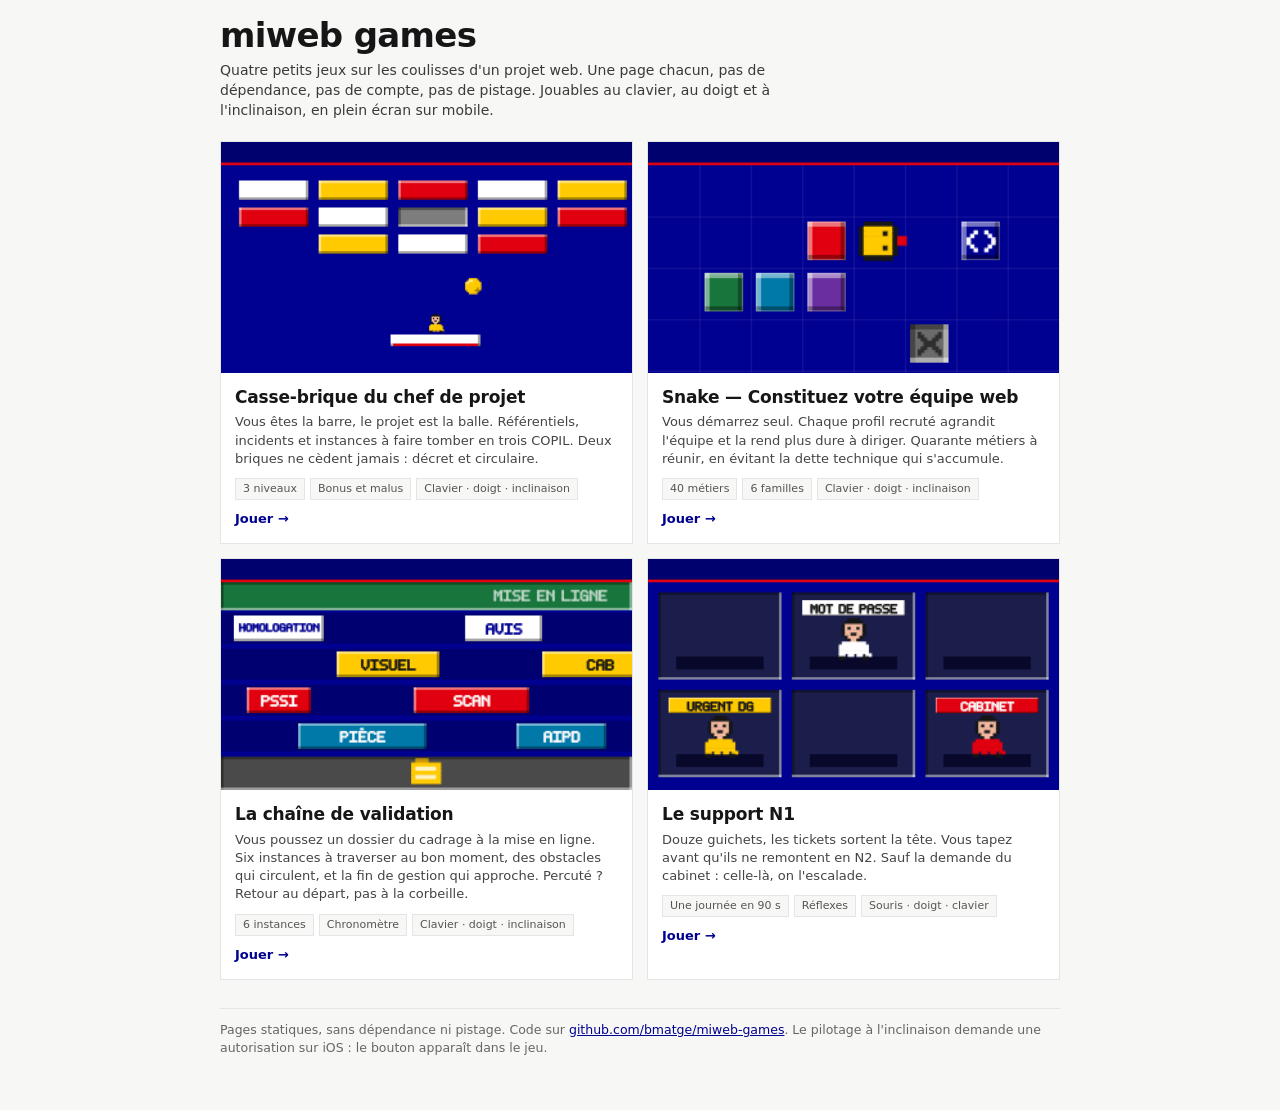
==== index.html @ 7b49c93d "feat: deux jeux de plus, la chaine de validation et le support N1 Validation (frogger) : un dossier " ====
<!DOCTYPE html>
<html lang="fr">
<head>
<meta charset="utf-8">
<meta name="viewport" content="width=device-width, initial-scale=1, viewport-fit=cover">
<title>miweb games — petits jeux du web</title>
<meta name="description" content="Petits jeux web autonomes sur les coulisses d'un projet numérique : casse-brique du chef de projet, snake des métiers du web, chaîne de validation, support N1.">
<style>
  /* L'accueil garde une mise en page claire, institutionnelle ; les jeux, eux,
     chargent assets/arcade.css (salle sombre). Rien de partage entre les deux. */
  :root{
    --bleu:#000091;
    --gris:#E5E5E5;
    --encre:#161616;
    --papier:#F7F7F5;
  }
  *{box-sizing:border-box}
  html,body{margin:0;padding:0}
  body{
    background:var(--papier);color:var(--encre);
    font-family:"Marianne","Inter","Segoe UI",system-ui,-apple-system,sans-serif;
    line-height:1.45;padding:18px 14px 40px;
  }
  .wrap{max-width:840px;margin:0 auto}
  h1{font-size:clamp(22px,5.4vw,34px);line-height:1.05;letter-spacing:-0.02em;font-weight:800;margin:0 0 6px}
  .chapo{margin:0 0 16px;font-size:14px;max-width:62ch;color:#3a3a3a}
  .grille{
    display:grid;gap:14px;margin-top:20px;
    grid-template-columns:repeat(auto-fill,minmax(272px,1fr));
  }
  .card{
    display:flex;flex-direction:column;
    background:#fff;border:1px solid var(--gris);
    color:inherit;text-decoration:none;
    transition:border-color .12s, transform .12s;
  }
  .card:hover,.card:focus-visible{border-color:var(--bleu);transform:translateY(-2px)}
  .card:focus-visible{outline:3px solid var(--bleu);outline-offset:2px}
  .vignette{aspect-ratio:16/9;width:100%;display:block;background:var(--bleu)}
  .card-corps{padding:12px 14px 14px}
  .card h2{font-size:17px;margin:0 0 4px;font-weight:700;letter-spacing:-0.01em}
  .card p{margin:0 0 10px;font-size:13px;color:#444;line-height:1.4}
  .tags{display:flex;flex-wrap:wrap;gap:5px}
  .tag{font-size:11px;padding:2px 7px;border:1px solid var(--gris);background:var(--papier);color:#555}
  .jouer{
    margin-top:10px;display:inline-block;font-size:13px;font-weight:700;color:var(--bleu);
  }
  .card:hover .jouer{text-decoration:underline}
  .pied{margin-top:28px;font-size:12.5px;color:#666;border-top:1px solid var(--gris);padding-top:12px}
  .pied a{color:var(--bleu)}
</style>
</head>
<body>
<div class="wrap">
  <h1>miweb games</h1>
  <p class="chapo">Quatre petits jeux sur les coulisses d'un projet web. Une page chacun, pas de dépendance, pas de compte, pas de pistage. Jouables au clavier, au doigt et à l'inclinaison, en plein écran sur mobile.</p>

  <div class="grille">

    <a class="card" href="casse-brique/">
      <canvas class="vignette" id="vig-casse" width="320" height="180" role="img" aria-label="Aperçu : un mur de briques colorées et une barre en bas"></canvas>
      <div class="card-corps">
        <h2>Casse-brique du chef de projet</h2>
        <p>Vous êtes la barre, le projet est la balle. Référentiels, incidents et instances à faire tomber en trois COPIL. Deux briques ne cèdent jamais : décret et circulaire.</p>
        <div class="tags">
          <span class="tag">3 niveaux</span>
          <span class="tag">Bonus et malus</span>
          <span class="tag">Clavier · doigt · inclinaison</span>
        </div>
        <span class="jouer">Jouer →</span>
      </div>
    </a>

    <a class="card" href="snake/">
      <canvas class="vignette" id="vig-snake" width="320" height="180" role="img" aria-label="Aperçu : un serpent composé de carrés colorés se dirigeant vers un profil à recruter"></canvas>
      <div class="card-corps">
        <h2>Snake — Constituez votre équipe web</h2>
        <p>Vous démarrez seul. Chaque profil recruté agrandit l'équipe et la rend plus dure à diriger. Quarante métiers à réunir, en évitant la dette technique qui s'accumule.</p>
        <div class="tags">
          <span class="tag">40 métiers</span>
          <span class="tag">6 familles</span>
          <span class="tag">Clavier · doigt · inclinaison</span>
        </div>
        <span class="jouer">Jouer →</span>
      </div>
    </a>

    <a class="card" href="validation/">
      <canvas class="vignette" id="vig-validation" width="320" height="180" role="img" aria-label="Aperçu : des voies horizontales avec des obstacles colorés, un dossier jaune qui les traverse"></canvas>
      <div class="card-corps">
        <h2>La chaîne de validation</h2>
        <p>Vous poussez un dossier du cadrage à la mise en ligne. Six instances à traverser au bon moment, des obstacles qui circulent, et la fin de gestion qui approche. Percuté ? Retour au départ, pas à la corbeille.</p>
        <div class="tags">
          <span class="tag">6 instances</span>
          <span class="tag">Chronomètre</span>
          <span class="tag">Clavier · doigt · inclinaison</span>
        </div>
        <span class="jouer">Jouer →</span>
      </div>
    </a>

    <a class="card" href="support/">
      <canvas class="vignette" id="vig-support" width="320" height="180" role="img" aria-label="Aperçu : une grille de guichets d'où sortent des personnages avec une étiquette"></canvas>
      <div class="card-corps">
        <h2>Le support N1</h2>
        <p>Douze guichets, les tickets sortent la tête. Vous tapez avant qu'ils ne remontent en N2. Sauf la demande du cabinet : celle-là, on l'escalade.</p>
        <div class="tags">
          <span class="tag">Une journée en 90 s</span>
          <span class="tag">Réflexes</span>
          <span class="tag">Souris · doigt · clavier</span>
        </div>
        <span class="jouer">Jouer →</span>
      </div>
    </a>

  </div>

  <p class="pied">
    Pages statiques, sans dépendance ni pistage. Code sur
    <a href="https://github.com/bmatge/miweb-games">github.com/bmatge/miweb-games</a>.
    Le pilotage à l'inclinaison demande une autorisation sur iOS : le bouton apparaît dans le jeu.
  </p>
</div>
<script src="assets/arcade.js?v=5"></script>
<script>
// Vignettes dessinees avec les sprites des jeux eux-memes (Arcade.pix) : ce
// que montre la card est exactement ce que rend le plateau.
(() => {
  const P = Arcade.pix;
  const dpr = window.devicePixelRatio || 1;
  function toile(id){
    const cv = document.getElementById(id), W = 320, H = 180;
    cv.width = W * dpr; cv.height = H * dpr;
    const ctx = cv.getContext("2d");
    ctx.scale(dpr, dpr);
    ctx.fillStyle = "#000091"; ctx.fillRect(0, 0, W, H);
    ctx.fillStyle = "#00006e"; ctx.fillRect(0, 0, W, 16);
    ctx.fillStyle = "#E1000F"; ctx.fillRect(0, 16, W, 2);
    return ctx;
  }
  // casse-brique
  let c = toile("vig-casse");
  const T = {n:"#ffffff", t:"#E1000F", p:"#FFCA00", s:"#7d7d7d"};
  [["n","p","t","n","p"],["t","n","s","p","t"],["","p","n","t",""]].forEach((l, r) =>
    l.forEach((k, i) => { if(k) P.biseau(c, 14 + i * 62, 30 + r * 21, 54, 15, 2, T[k], k === "s"); }));
  P.balle(c, 196, 112, 6);
  P.biseau(c, 132, 150, 70, 9, 2, "#ffffff");
  c.fillStyle = "#E1000F"; c.fillRect(134, 157, 66, 2);
  P.agent(c, 160, 134, 14, "#FFCA00");
  // snake
  c = toile("vig-snake");
  c.strokeStyle = "rgba(255,255,255,.08)"; c.lineWidth = 1;
  for(let x = 40; x < 320; x += 40){ c.beginPath(); c.moveTo(x + .5, 18); c.lineTo(x + .5, 180); c.stroke(); }
  for(let y = 58; y < 180; y += 40){ c.beginPath(); c.moveTo(0, y + .5); c.lineTo(320, y + .5); c.stroke(); }
  [[44,102,"#18753C"],[84,102,"#0078a8"],[124,102,"#6a2ea0"],[124,62,"#E1000F"]].forEach(([x, y, f]) => {
    P.biseau(c, x, y, 30, 30, 4, f);
    c.strokeStyle = "rgba(255,255,255,.28)"; c.strokeRect(x + .5, y + .5, 29, 29);
  });
  P.tete(c, 164, 62, 30, {x:1, y:0}, true);
  P.biseau(c, 244, 62, 30, 30, 4, "#000091");
  c.strokeStyle = "rgba(255,255,255,.28)"; c.strokeRect(244.5, 62.5, 29, 29);
  P.picto(c, "tech", 248, 66, 22, "#ffffff");
  P.biseau(c, 204, 142, 30, 30, 4, "#6b6b6b", true);
  P.picto(c, "dette", 210, 148, 18, "#2e2e2e");
  // validation
  c = toile("vig-validation");
  P.biseau(c, 0, 18, 320, 22, 2, "#18753C", true);
  P.texte(c, "MISE EN LIGNE", 300, 24, 1.2, "rgba(255,255,255,.6)", "right");
  [[40,"#ffffff","#000091",[[10,70,"HOMOLOGATION"],[190,60,"AVIS"]]],
   [68,"#FFCA00","#161616",[[90,80,"VISUEL"],[250,90,"CAB"]]],
   [96,"#E1000F","#ffffff",[[20,50,"PSSI"],[150,90,"SCAN"]]],
   [124,"#0078a8","#ffffff",[[60,100,"PIÈCE"],[230,70,"AIPD"]]]].forEach(([y, f, t, obs]) => {
    c.fillStyle = "rgba(0,0,0,.22)"; c.fillRect(0, y + 2, 320, 24);
    obs.forEach(([x, w, l]) => { P.biseau(c, x, y + 4, w, 20, 2, f); P.texteAjuste(c, l, x + w / 2, y + 10, w - 8, 1.2, t, "center"); });
  });
  P.biseau(c, 0, 154, 320, 26, 2, "#4a4a4a", true);
  P.grille(c, ["........",".TTT....","FFFFFFF.","FBBBBBF.","FFFFFFF.","FBBBBBF.","FFFFFFF.","........"], 148, 152, 26, {T:"#c9950c",F:"#FFCA00",B:"#fff3c4"});
  // support
  c = toile("vig-support");
  for(let i = 0; i < 6; i++){
    const x = 8 + (i % 3) * 104, y = 26 + Math.floor(i / 3) * 76;
    P.biseau(c, x, y, 96, 68, 2, "#1b1e4a", true);
    c.fillStyle = "#08082a"; c.fillRect(x + 14, y + 50, 68, 10);
  }
  const tk = (i, chemise, label) => {
    const x = 8 + (i % 3) * 104, y = 26 + Math.floor(i / 3) * 76;
    P.agent(c, x + 48 - 16, y + 20, 32, chemise);
    P.biseau(c, x + 8, y + 6, 80, 12, 1, chemise);
    P.texteAjuste(c, label, x + 48, y + 9, 72, 1, chemise === "#E1000F" ? "#ffffff" : "#161616", "center");
  };
  tk(1, "#ffffff", "MOT DE PASSE"); tk(3, "#FFCA00", "URGENT DG"); tk(5, "#E1000F", "CABINET");
})();
</script>
</body>
</html>
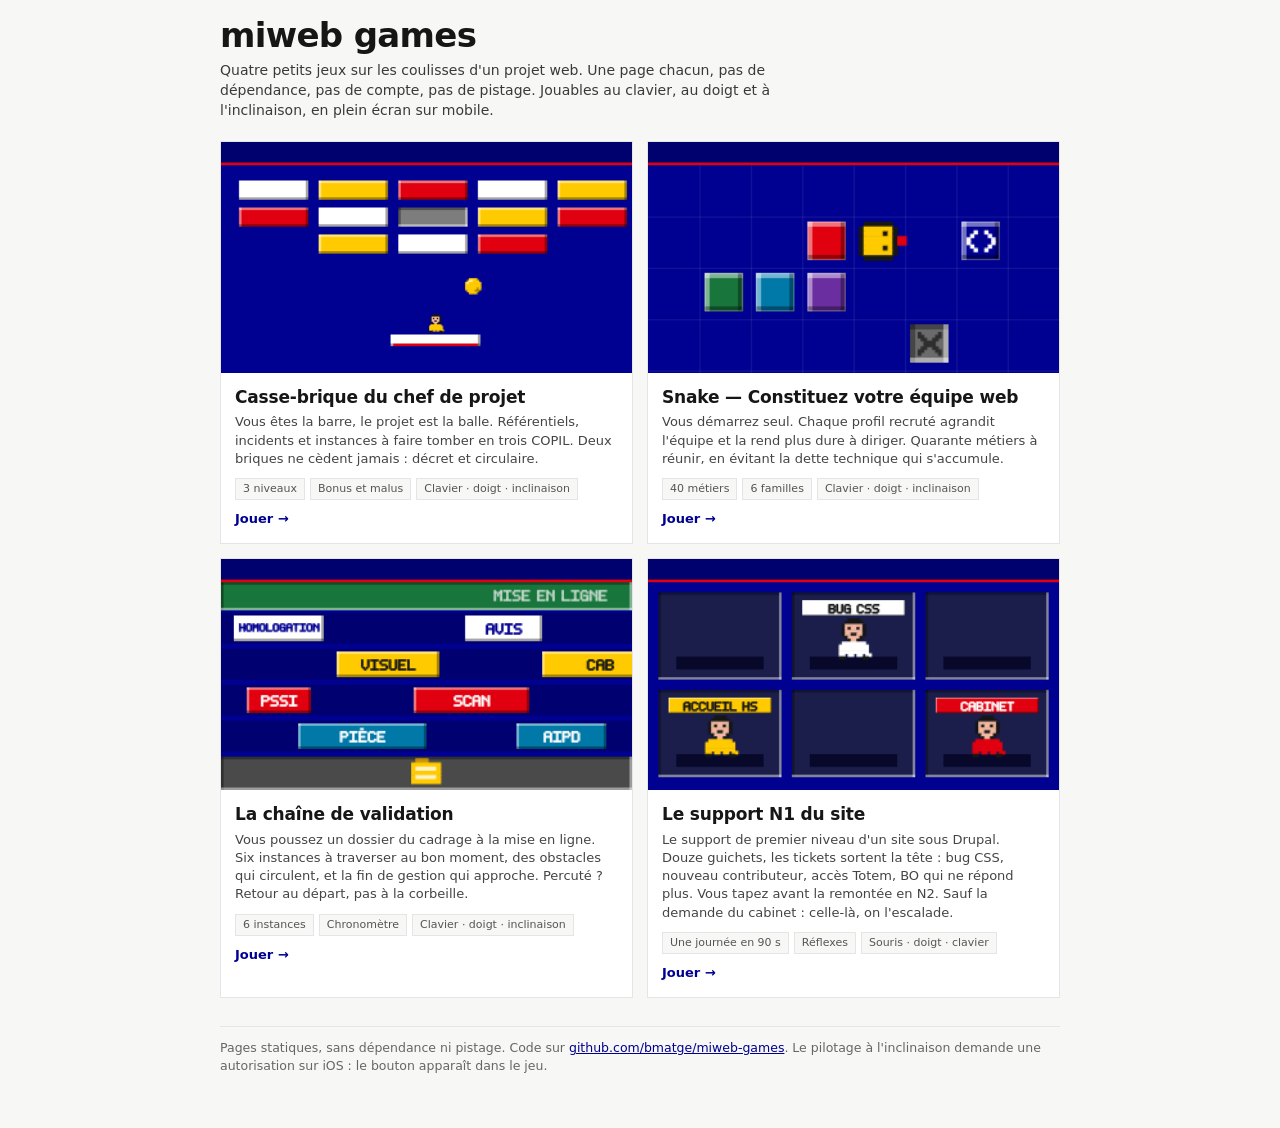
==== commit 54378d48: "feat: dix instances dans la chaine de validation, support N1 oriente Drupal Validation : canvas 960x" ====
--- a/index.html
+++ b/index.html
@@ -102,8 +102,8 @@
     <a class="card" href="support/">
       <canvas class="vignette" id="vig-support" width="320" height="180" role="img" aria-label="Aperçu : une grille de guichets d'où sortent des personnages avec une étiquette"></canvas>
       <div class="card-corps">
-        <h2>Le support N1</h2>
-        <p>Douze guichets, les tickets sortent la tête. Vous tapez avant qu'ils ne remontent en N2. Sauf la demande du cabinet : celle-là, on l'escalade.</p>
+        <h2>Le support N1 du site</h2>
+        <p>Le support de premier niveau d'un site sous Drupal. Douze guichets, les tickets sortent la tête : bug CSS, nouveau contributeur, accès Totem, BO qui ne répond plus. Vous tapez avant la remontée en N2. Sauf la demande du cabinet : celle-là, on l'escalade.</p>
         <div class="tags">
           <span class="tag">Une journée en 90 s</span>
           <span class="tag">Réflexes</span>
@@ -188,7 +188,7 @@
     P.biseau(c, x + 8, y + 6, 80, 12, 1, chemise);
     P.texteAjuste(c, label, x + 48, y + 9, 72, 1, chemise === "#E1000F" ? "#ffffff" : "#161616", "center");
   };
-  tk(1, "#ffffff", "MOT DE PASSE"); tk(3, "#FFCA00", "URGENT DG"); tk(5, "#E1000F", "CABINET");
+  tk(1, "#ffffff", "BUG CSS"); tk(3, "#FFCA00", "ACCUEIL HS"); tk(5, "#E1000F", "CABINET");
 })();
 </script>
 </body>
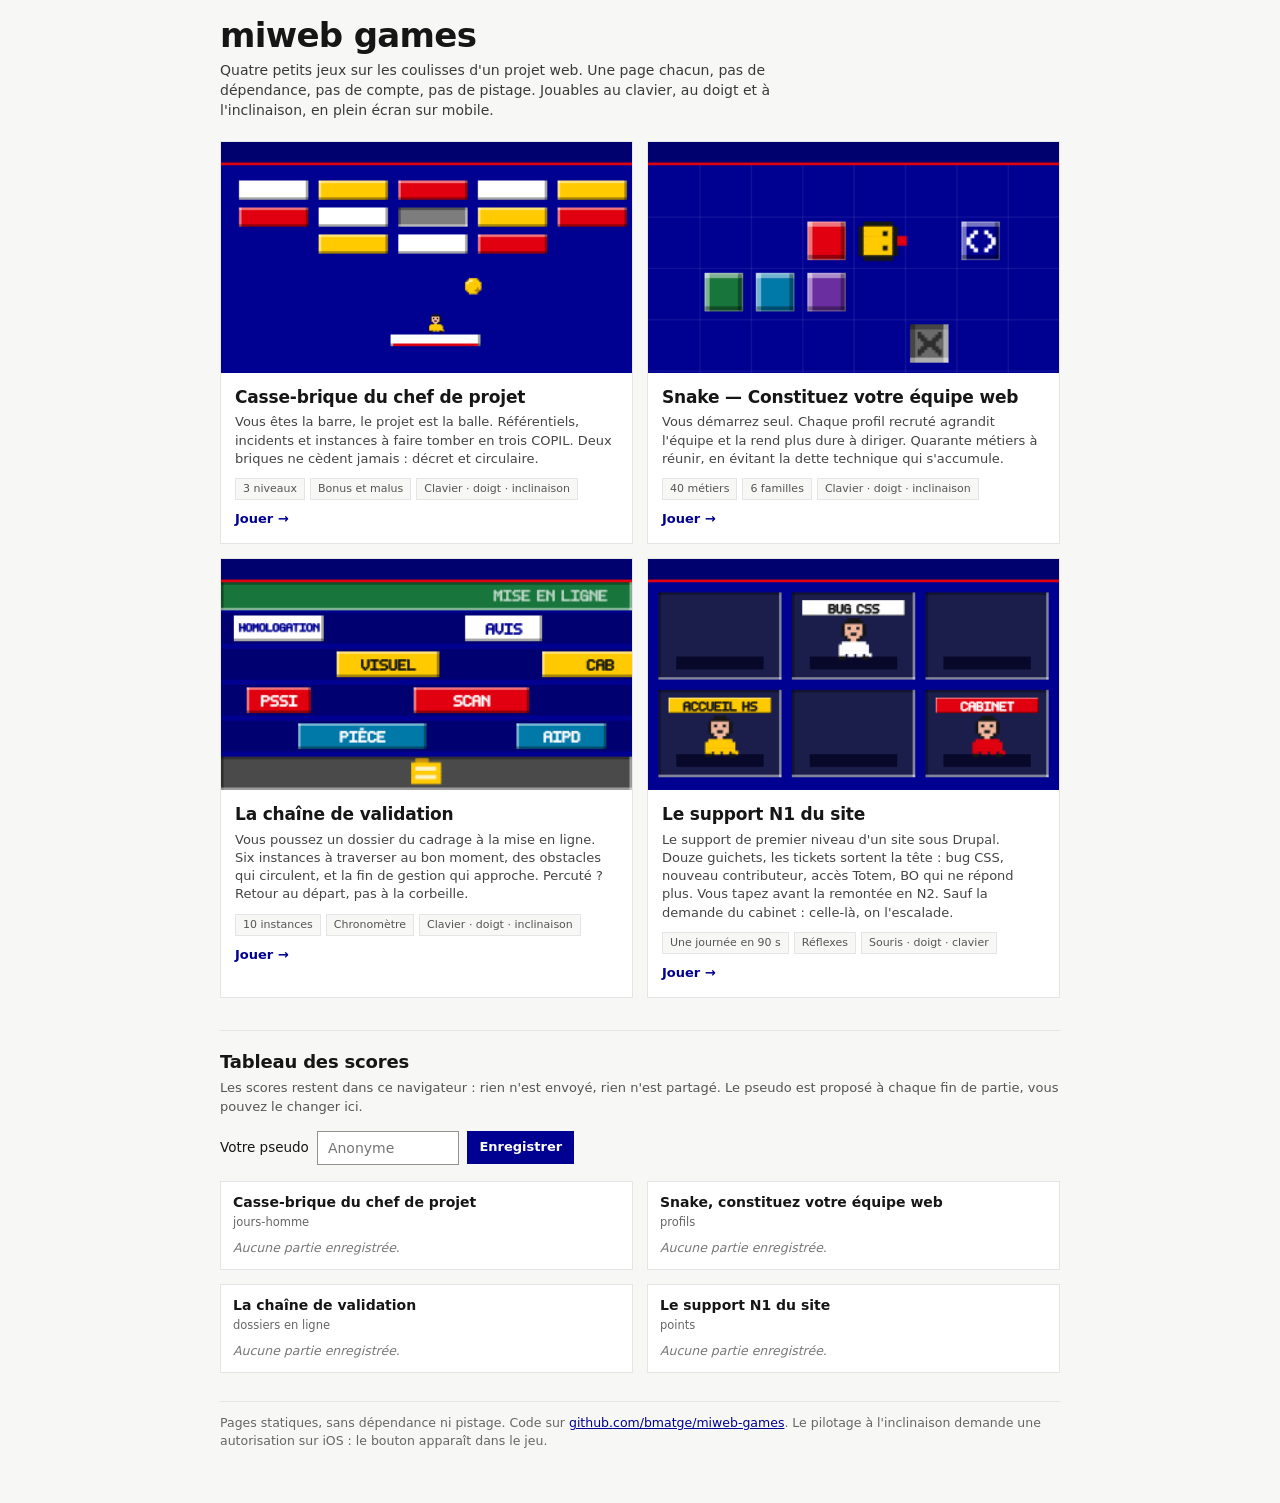
==== commit 0da96da8: "feat: paliers dans les quatre jeux et tableau des scores local avec pseudo Casse-brique : cycles de " ====
--- a/index.html
+++ b/index.html
@@ -46,6 +46,30 @@
     margin-top:10px;display:inline-block;font-size:13px;font-weight:700;color:var(--bleu);
   }
   .card:hover .jouer{text-decoration:underline}
+  .scores-section{margin-top:32px;border-top:1px solid var(--gris);padding-top:18px}
+  .scores-section h2{font-size:18px;margin:0 0 4px;letter-spacing:-0.01em}
+  .scores-section .note{margin:0 0 14px;font-size:13px;color:#555}
+  .pseudo{display:flex;flex-wrap:wrap;align-items:center;gap:8px;margin-bottom:16px;font-size:13.5px}
+  .pseudo input{
+    font:inherit;font-size:14px;padding:6px 10px;border:1px solid #929292;background:#fff;
+    width:16ch;
+  }
+  .pseudo input:focus{outline:2px solid var(--bleu);outline-offset:1px}
+  .pseudo button{
+    font:inherit;font-size:13px;font-weight:700;padding:7px 12px;border:0;
+    background:var(--bleu);color:#fff;cursor:pointer;
+  }
+  .pseudo .ok{font-size:12.5px;color:#18753C}
+  .tableaux{display:grid;gap:14px;grid-template-columns:repeat(auto-fill,minmax(272px,1fr))}
+  .tableaux .bloc{background:#fff;border:1px solid var(--gris);padding:10px 12px 12px}
+  .tableaux h3{font-size:14px;margin:0 0 2px}
+  .tableaux .unite{font-size:11.5px;color:#666;margin:0 0 8px}
+  .tableaux table{border-collapse:collapse;width:100%;font-size:12.5px;font-variant-numeric:tabular-nums}
+  .tableaux td{padding:3px 4px;border-top:1px solid #eee;white-space:nowrap;overflow:hidden;text-overflow:ellipsis;max-width:14ch}
+  .tableaux td:first-child{color:#888;width:2ch}
+  .tableaux td.score{text-align:right;font-weight:700;color:var(--bleu)}
+  .tableaux td:last-child{color:#777;font-size:11.5px;text-align:right;white-space:normal}
+  .tableaux .vide{font-size:12.5px;color:#777;font-style:italic;margin:0}
   .pied{margin-top:28px;font-size:12.5px;color:#666;border-top:1px solid var(--gris);padding-top:12px}
   .pied a{color:var(--bleu)}
 </style>
@@ -91,7 +115,7 @@
         <h2>La chaîne de validation</h2>
         <p>Vous poussez un dossier du cadrage à la mise en ligne. Six instances à traverser au bon moment, des obstacles qui circulent, et la fin de gestion qui approche. Percuté ? Retour au départ, pas à la corbeille.</p>
         <div class="tags">
-          <span class="tag">6 instances</span>
+          <span class="tag">10 instances</span>
           <span class="tag">Chronomètre</span>
           <span class="tag">Clavier · doigt · inclinaison</span>
         </div>
@@ -114,6 +138,18 @@
     </a>
 
   </div>
+
+  <section class="scores-section" aria-labelledby="scores-titre">
+    <h2 id="scores-titre">Tableau des scores</h2>
+    <p class="note">Les scores restent dans ce navigateur : rien n'est envoyé, rien n'est partagé. Le pseudo est proposé à chaque fin de partie, vous pouvez le changer ici.</p>
+    <form class="pseudo" id="form-pseudo">
+      <label for="pseudo">Votre pseudo</label>
+      <input id="pseudo" maxlength="14" autocomplete="nickname" placeholder="Anonyme">
+      <button type="submit">Enregistrer</button>
+      <span class="ok" id="pseudo-ok" hidden>Enregistré.</span>
+    </form>
+    <div class="tableaux" id="tableaux"></div>
+  </section>
 
   <p class="pied">
     Pages statiques, sans dépendance ni pistage. Code sur
@@ -189,6 +225,43 @@
     P.texteAjuste(c, label, x + 48, y + 9, 72, 1, chemise === "#E1000F" ? "#ffffff" : "#161616", "center");
   };
   tk(1, "#ffffff", "BUG CSS"); tk(3, "#FFCA00", "ACCUEIL HS"); tk(5, "#E1000F", "CABINET");
+
+  // Tableau des scores et pseudo, lus dans le localStorage de ce navigateur.
+  const inp = document.getElementById("pseudo"), ok = document.getElementById("pseudo-ok");
+  inp.value = Arcade.scores.pseudo();
+  document.getElementById("form-pseudo").addEventListener("submit", e => {
+    e.preventDefault();
+    inp.value = Arcade.scores.pseudo(inp.value);
+    ok.hidden = false;
+    setTimeout(() => { ok.hidden = true; }, 2000);
+  });
+  const conteneur = document.getElementById("tableaux");
+  Arcade.scores.JEUX.forEach(j => {
+    const l = Arcade.scores(j.cle).lire().slice(0, 5);
+    const bloc = document.createElement("div");
+    bloc.className = "bloc";
+    const h = document.createElement("h3"); h.textContent = j.nom;
+    const u = document.createElement("p"); u.className = "unite"; u.textContent = j.unite;
+    bloc.appendChild(h); bloc.appendChild(u);
+    if(!l.length){
+      const v = document.createElement("p"); v.className = "vide";
+      v.textContent = "Aucune partie enregistrée.";
+      bloc.appendChild(v);
+    } else {
+      const t = document.createElement("table");
+      l.forEach((e, i) => {
+        const tr = document.createElement("tr");
+        [String(i + 1), e.nom, String(e.score), e.detail].forEach((v, k) => {
+          const td = document.createElement("td"); td.textContent = v;
+          if(k === 2) td.className = "score";
+          tr.appendChild(td);
+        });
+        t.appendChild(tr);
+      });
+      bloc.appendChild(t);
+    }
+    conteneur.appendChild(bloc);
+  });
 })();
 </script>
 </body>
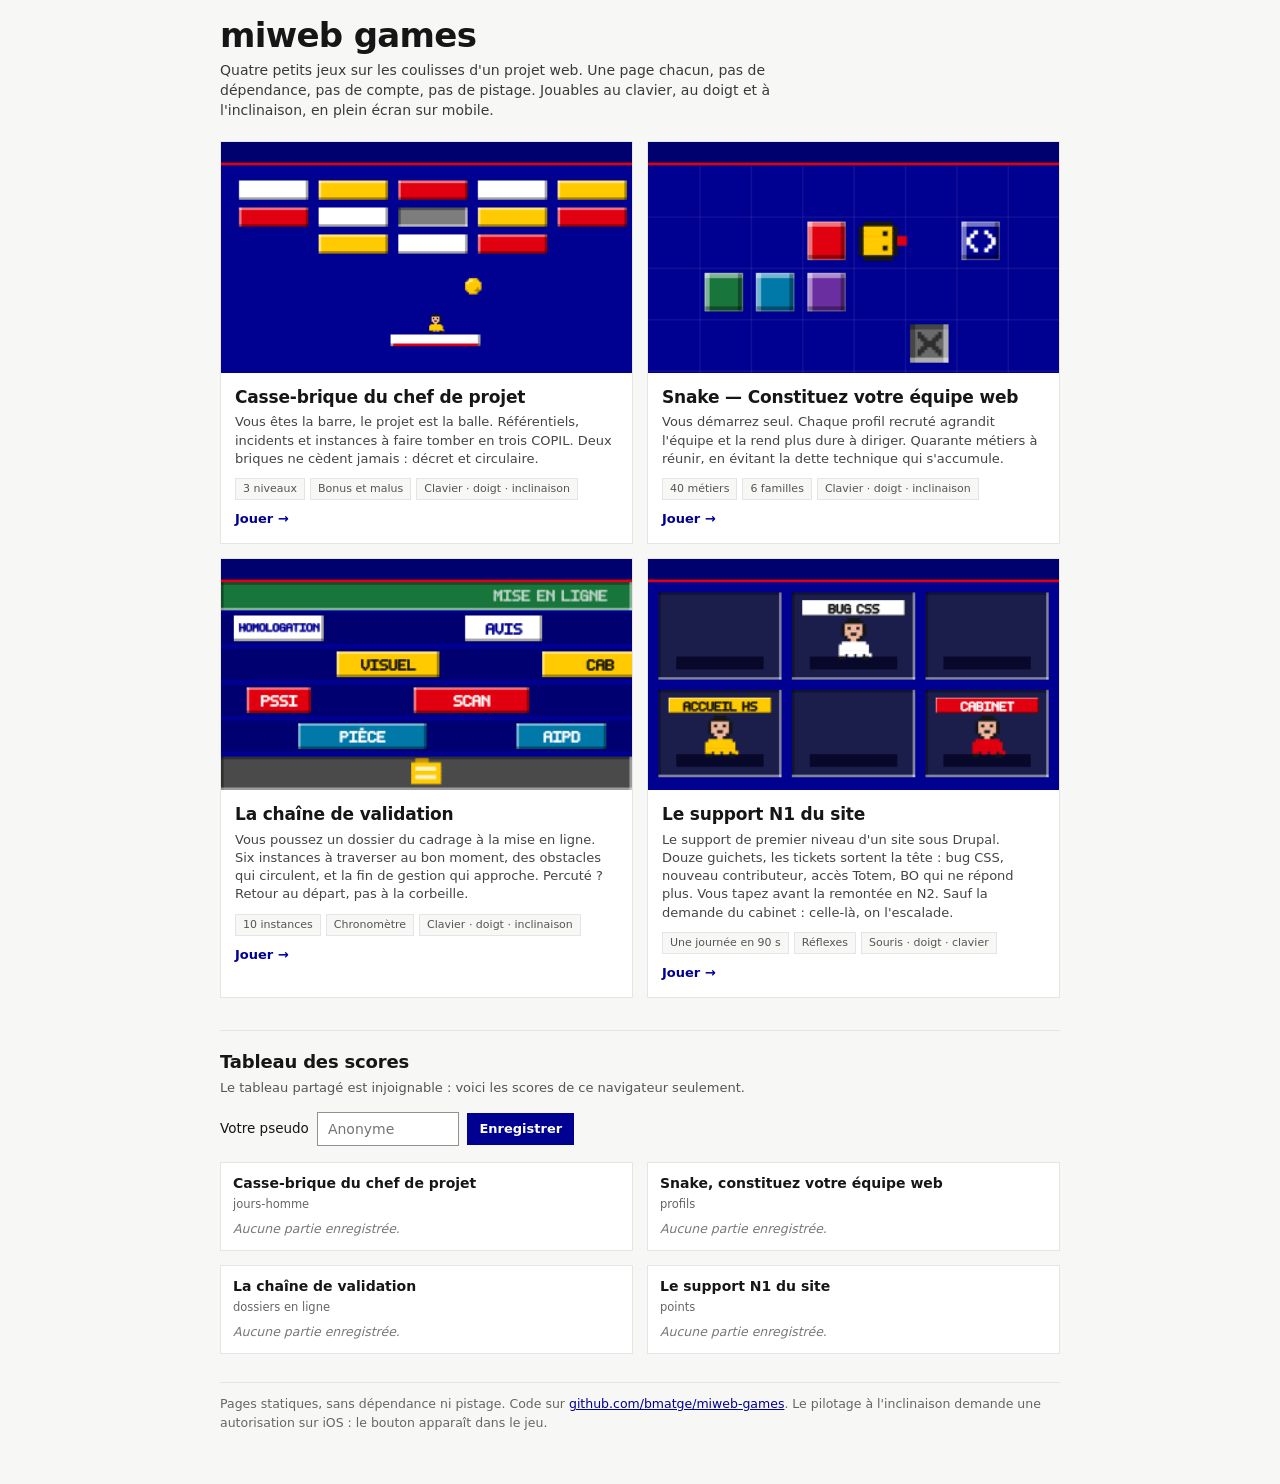
==== commit 16e8a83b: "feat: tableau des scores partage via une petite API Node et un volume api/server.js (module http, ze" ====
--- a/index.html
+++ b/index.html
@@ -141,7 +141,7 @@
 
   <section class="scores-section" aria-labelledby="scores-titre">
     <h2 id="scores-titre">Tableau des scores</h2>
-    <p class="note">Les scores restent dans ce navigateur : rien n'est envoyé, rien n'est partagé. Le pseudo est proposé à chaque fin de partie, vous pouvez le changer ici.</p>
+    <p class="note" id="scores-note">Le tableau est partagé entre tous les joueurs. Seuls le pseudo, le score et la date sont enregistrés. Le pseudo est proposé à chaque fin de partie, vous pouvez le changer ici.</p>
     <form class="pseudo" id="form-pseudo">
       <label for="pseudo">Votre pseudo</label>
       <input id="pseudo" maxlength="14" autocomplete="nickname" placeholder="Anonyme">
@@ -236,31 +236,35 @@
     setTimeout(() => { ok.hidden = true; }, 2000);
   });
   const conteneur = document.getElementById("tableaux");
-  Arcade.scores.JEUX.forEach(j => {
-    const l = Arcade.scores(j.cle).lire().slice(0, 5);
-    const bloc = document.createElement("div");
-    bloc.className = "bloc";
-    const h = document.createElement("h3"); h.textContent = j.nom;
-    const u = document.createElement("p"); u.className = "unite"; u.textContent = j.unite;
-    bloc.appendChild(h); bloc.appendChild(u);
-    if(!l.length){
-      const v = document.createElement("p"); v.className = "vide";
-      v.textContent = "Aucune partie enregistrée.";
-      bloc.appendChild(v);
-    } else {
-      const t = document.createElement("table");
-      l.forEach((e, i) => {
-        const tr = document.createElement("tr");
-        [String(i + 1), e.nom, String(e.score), e.detail].forEach((v, k) => {
-          const td = document.createElement("td"); td.textContent = v;
-          if(k === 2) td.className = "score";
-          tr.appendChild(td);
+  Arcade.scores.tous((tous, partage) => {
+    if(!partage) document.getElementById("scores-note").textContent =
+      "Le tableau partagé est injoignable : voici les scores de ce navigateur seulement.";
+    Arcade.scores.JEUX.forEach(j => {
+      const l = (tous[j.cle] || []).slice(0, 5);
+      const bloc = document.createElement("div");
+      bloc.className = "bloc";
+      const h = document.createElement("h3"); h.textContent = j.nom;
+      const u = document.createElement("p"); u.className = "unite"; u.textContent = j.unite;
+      bloc.appendChild(h); bloc.appendChild(u);
+      if(!l.length){
+        const v = document.createElement("p"); v.className = "vide";
+        v.textContent = "Aucune partie enregistrée.";
+        bloc.appendChild(v);
+      } else {
+        const t = document.createElement("table");
+        l.forEach((e, i) => {
+          const tr = document.createElement("tr");
+          [String(i + 1), e.nom, String(e.score), e.detail].forEach((v, k) => {
+            const td = document.createElement("td"); td.textContent = v;
+            if(k === 2) td.className = "score";
+            tr.appendChild(td);
+          });
+          t.appendChild(tr);
         });
-        t.appendChild(tr);
-      });
-      bloc.appendChild(t);
-    }
-    conteneur.appendChild(bloc);
+        bloc.appendChild(t);
+      }
+      conteneur.appendChild(bloc);
+    });
   });
 })();
 </script>
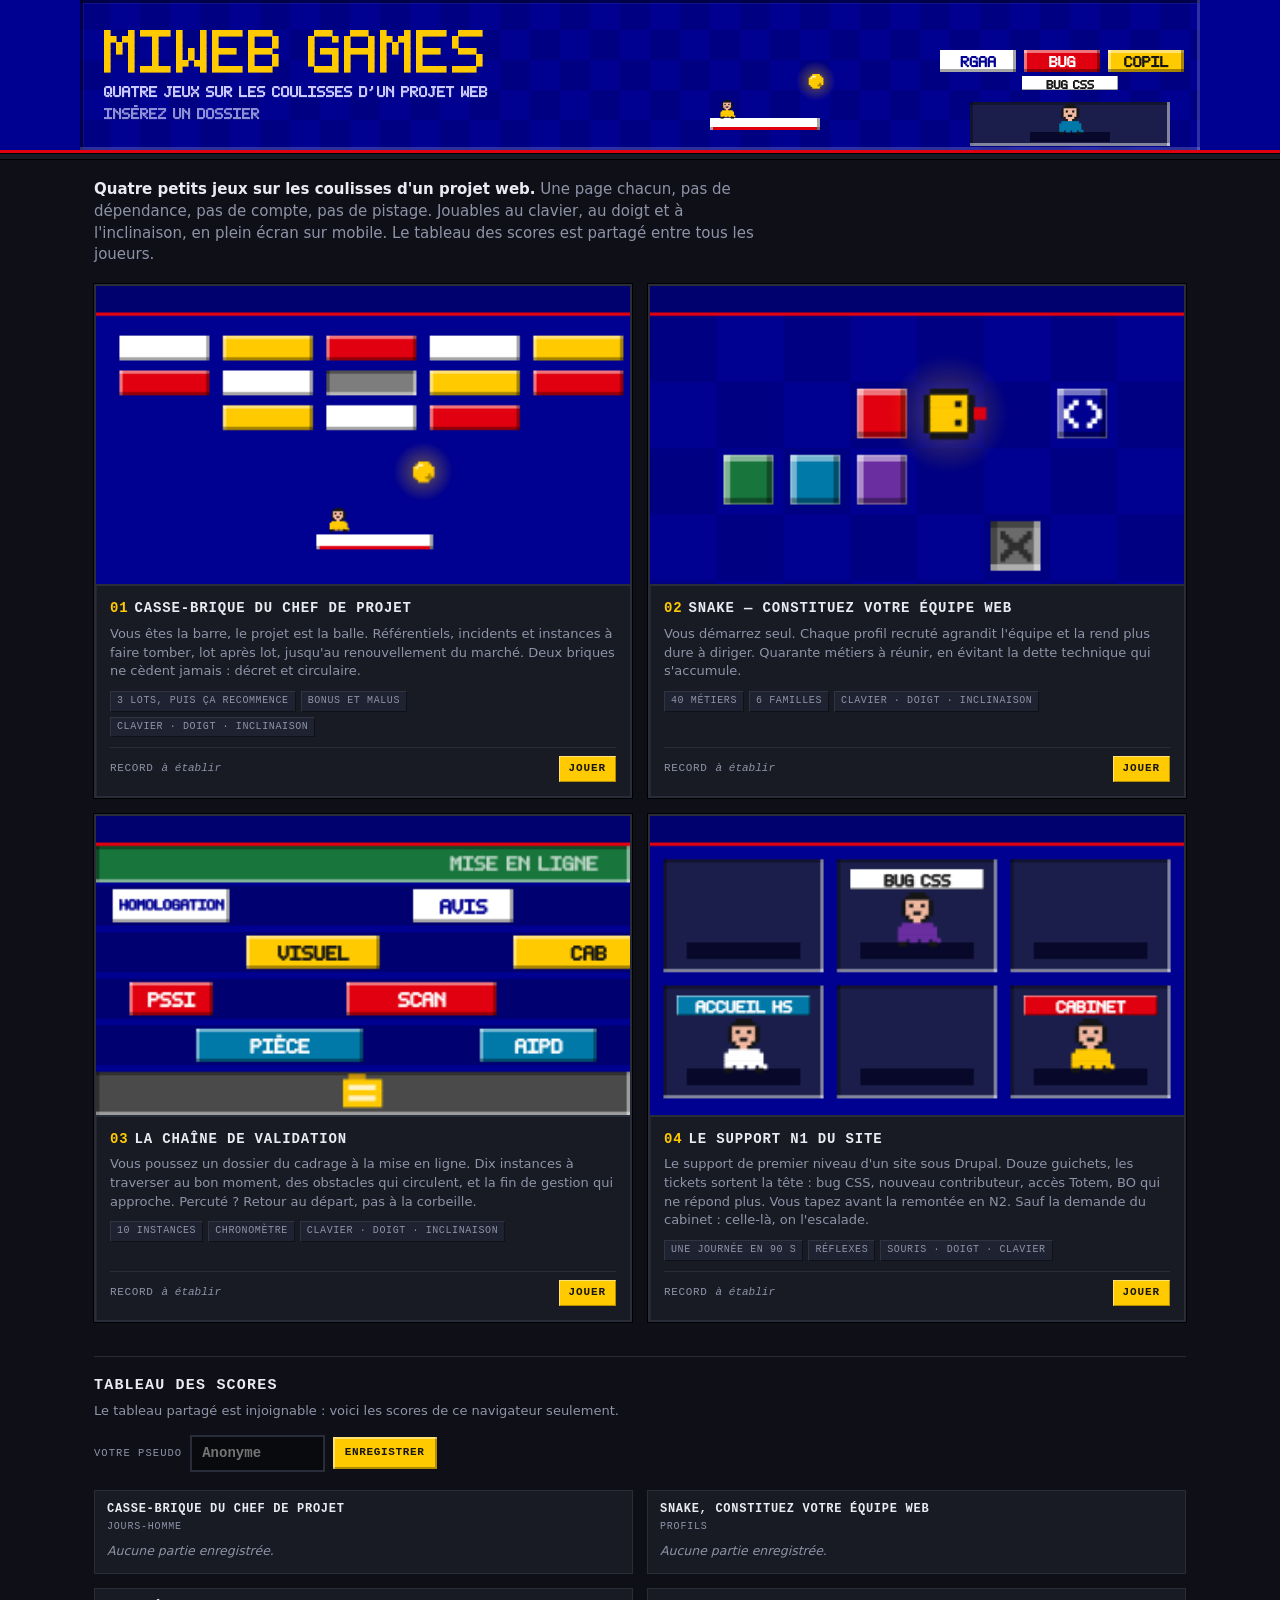
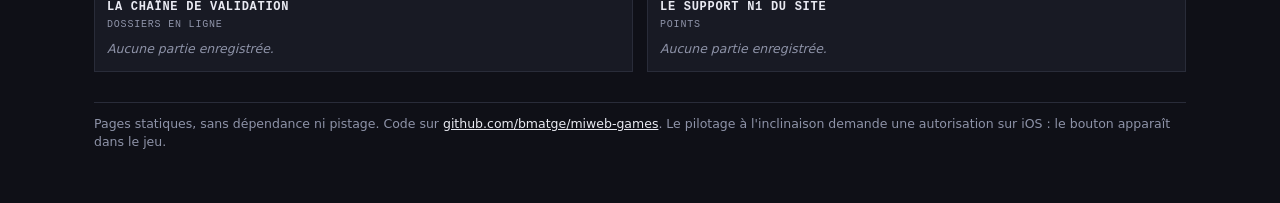
==== commit 3b8da410: "feat: accueil en salle d'arcade, enseigne animee et records sur les cards Enseigne au canvas : titre" ====
--- a/index.html
+++ b/index.html
@@ -5,135 +5,158 @@
 <meta name="viewport" content="width=device-width, initial-scale=1, viewport-fit=cover">
 <title>miweb games — petits jeux du web</title>
 <meta name="description" content="Petits jeux web autonomes sur les coulisses d'un projet numérique : casse-brique du chef de projet, snake des métiers du web, chaîne de validation, support N1.">
+<link rel="stylesheet" href="assets/arcade.css?v=5">
 <style>
-  /* L'accueil garde une mise en page claire, institutionnelle ; les jeux, eux,
-     chargent assets/arcade.css (salle sombre). Rien de partage entre les deux. */
-  :root{
-    --bleu:#000091;
-    --gris:#E5E5E5;
-    --encre:#161616;
-    --papier:#F7F7F5;
-  }
-  *{box-sizing:border-box}
-  html,body{margin:0;padding:0}
-  body{
-    background:var(--papier);color:var(--encre);
-    font-family:"Marianne","Inter","Segoe UI",system-ui,-apple-system,sans-serif;
-    line-height:1.45;padding:18px 14px 40px;
-  }
-  .wrap{max-width:840px;margin:0 auto}
-  h1{font-size:clamp(22px,5.4vw,34px);line-height:1.05;letter-spacing:-0.02em;font-weight:800;margin:0 0 6px}
-  .chapo{margin:0 0 16px;font-size:14px;max-width:62ch;color:#3a3a3a}
-  .grille{
-    display:grid;gap:14px;margin-top:20px;
-    grid-template-columns:repeat(auto-fill,minmax(272px,1fr));
-  }
+  /* L'accueil partage la salle d'arcade des jeux : memes jetons, meme
+     monospace. Ce qui est propre a la page tient ici. */
+  body{padding:0 0 40px}
+  .wrap{max-width:1120px;padding:0 14px}
+
+  /* --- enseigne : titre en police pixel et mode attente dessines au canvas --- */
+  .enseigne{
+    background:var(--jeu);border-bottom:3px solid var(--rouge);
+    box-shadow:0 0 0 1px #000,0 6px 0 var(--bloc),0 7px 0 #000;
+    margin-bottom:26px;
+  }
+  .enseigne canvas{display:block;width:100%;height:auto;max-width:1120px;margin:0 auto}
+
+  .chapo{margin:0 0 18px;max-width:70ch;font-size:15px}
+  .chapo strong{color:var(--encre)}
+
+  /* --- cards --- */
+  .grille{display:grid;gap:16px;grid-template-columns:repeat(auto-fill,minmax(min(100%,440px),1fr))}
   .card{
-    display:flex;flex-direction:column;
-    background:#fff;border:1px solid var(--gris);
-    color:inherit;text-decoration:none;
-    transition:border-color .12s, transform .12s;
-  }
-  .card:hover,.card:focus-visible{border-color:var(--bleu);transform:translateY(-2px)}
-  .card:focus-visible{outline:3px solid var(--bleu);outline-offset:2px}
-  .vignette{aspect-ratio:16/9;width:100%;display:block;background:var(--bleu)}
-  .card-corps{padding:12px 14px 14px}
-  .card h2{font-size:17px;margin:0 0 4px;font-weight:700;letter-spacing:-0.01em}
-  .card p{margin:0 0 10px;font-size:13px;color:#444;line-height:1.4}
-  .tags{display:flex;flex-wrap:wrap;gap:5px}
-  .tag{font-size:11px;padding:2px 7px;border:1px solid var(--gris);background:var(--papier);color:#555}
+    display:flex;flex-direction:column;color:inherit;text-decoration:none;
+    background:var(--bloc);border:2px solid var(--trait);
+    box-shadow:0 0 0 1px #000,inset 1px 1px 0 rgba(255,255,255,.05);
+    transition:transform .12s,border-color .12s;
+  }
+  .card:hover,.card:focus-visible{border-color:var(--accent);transform:translateY(-2px)}
+  .card:focus-visible{outline:2px solid var(--accent);outline-offset:3px}
+  .vignette{aspect-ratio:16/9;width:100%;display:block;background:var(--jeu);border-bottom:2px solid var(--trait)}
+  .card-corps{padding:12px 14px 14px;display:flex;flex-direction:column;flex:1}
+  .card h2{
+    font-family:var(--mono);font-size:14px;letter-spacing:.06em;text-transform:uppercase;
+    margin:0 0 6px;font-weight:800;color:var(--encre);
+  }
+  .card h2 .num{color:var(--accent);margin-right:6px}
+  .card p{margin:0 0 10px;font-size:13px;color:var(--sourd);line-height:1.45}
+  .tags{display:flex;flex-wrap:wrap;gap:5px;margin-bottom:10px}
+  .tag{
+    font-family:var(--mono);font-size:10px;letter-spacing:.06em;text-transform:uppercase;
+    padding:3px 7px;background:var(--bloc-haut);color:var(--sourd);
+    box-shadow:inset 1px 1px 0 rgba(255,255,255,.08),inset -1px -1px 0 rgba(0,0,0,.5);
+  }
+  .record{
+    margin-top:auto;display:flex;align-items:baseline;gap:8px;flex-wrap:wrap;
+    font-family:var(--mono);font-size:11px;letter-spacing:.06em;text-transform:uppercase;color:var(--sourd);
+    padding-top:8px;border-top:1px solid var(--trait);
+  }
+  .record b{color:var(--accent);font-size:13px;text-transform:none;letter-spacing:0}
+  .record .vide{font-style:italic;text-transform:none;letter-spacing:0}
   .jouer{
-    margin-top:10px;display:inline-block;font-size:13px;font-weight:700;color:var(--bleu);
-  }
-  .card:hover .jouer{text-decoration:underline}
-  .scores-section{margin-top:32px;border-top:1px solid var(--gris);padding-top:18px}
-  .scores-section h2{font-size:18px;margin:0 0 4px;letter-spacing:-0.01em}
-  .scores-section .note{margin:0 0 14px;font-size:13px;color:#555}
-  .pseudo{display:flex;flex-wrap:wrap;align-items:center;gap:8px;margin-bottom:16px;font-size:13.5px}
+    margin-left:auto;font-family:var(--mono);font-size:11px;font-weight:700;letter-spacing:.08em;
+    text-transform:uppercase;color:#161616;background:var(--accent);padding:5px 10px;
+    box-shadow:inset 1px 1px 0 rgba(255,255,255,.45),inset -1px -1px 0 rgba(0,0,0,.3);
+  }
+  .card:hover .jouer{background:#fff}
+
+  /* --- scores --- */
+  .scores-section{margin-top:34px;border-top:1px solid var(--trait);padding-top:18px}
+  .scores-section h2{
+    font-family:var(--mono);font-size:15px;letter-spacing:.08em;text-transform:uppercase;
+    margin:0 0 6px;color:var(--encre);
+  }
+  .scores-section .note{margin:0 0 14px;font-size:13px;color:var(--sourd);max-width:70ch}
+  .pseudo{display:flex;flex-wrap:wrap;align-items:center;gap:8px;margin-bottom:18px;font-size:13px;color:var(--sourd)}
+  .pseudo label{font-family:var(--mono);font-size:10.5px;letter-spacing:.1em;text-transform:uppercase}
   .pseudo input{
-    font:inherit;font-size:14px;padding:6px 10px;border:1px solid #929292;background:#fff;
-    width:16ch;
-  }
-  .pseudo input:focus{outline:2px solid var(--bleu);outline-offset:1px}
-  .pseudo button{
-    font:inherit;font-size:13px;font-weight:700;padding:7px 12px;border:0;
-    background:var(--bleu);color:#fff;cursor:pointer;
-  }
-  .pseudo .ok{font-size:12.5px;color:#18753C}
-  .tableaux{display:grid;gap:14px;grid-template-columns:repeat(auto-fill,minmax(272px,1fr))}
-  .tableaux .bloc{background:#fff;border:1px solid var(--gris);padding:10px 12px 12px}
-  .tableaux h3{font-size:14px;margin:0 0 2px}
-  .tableaux .unite{font-size:11.5px;color:#666;margin:0 0 8px}
-  .tableaux table{border-collapse:collapse;width:100%;font-size:12.5px;font-variant-numeric:tabular-nums}
-  .tableaux td{padding:3px 4px;border-top:1px solid #eee;white-space:nowrap;overflow:hidden;text-overflow:ellipsis;max-width:14ch}
-  .tableaux td:first-child{color:#888;width:2ch}
-  .tableaux td.score{text-align:right;font-weight:700;color:var(--bleu)}
-  .tableaux td:last-child{color:#777;font-size:11.5px;text-align:right;white-space:normal}
-  .tableaux .vide{font-size:12.5px;color:#777;font-style:italic;margin:0}
-  .pied{margin-top:28px;font-size:12.5px;color:#666;border-top:1px solid var(--gris);padding-top:12px}
-  .pied a{color:var(--bleu)}
+    font:inherit;font-family:var(--mono);font-size:14px;font-weight:700;padding:6px 10px;width:16ch;
+    color:var(--accent);background:rgba(0,0,0,.4);border:2px solid var(--trait);
+  }
+  .pseudo input:focus{outline:2px solid var(--accent);outline-offset:2px}
+  .pseudo .btn{padding:8px 12px;font-size:11px}
+  .pseudo .ok{font-family:var(--mono);font-size:11px;color:#5BD08A}
+  .tableaux{display:grid;gap:14px;grid-template-columns:repeat(auto-fill,minmax(min(100%,440px),1fr))}
+  .tableaux .bloc{background:var(--bloc);border:1px solid var(--trait);padding:10px 12px 12px}
+  .tableaux h3{font-family:var(--mono);font-size:12px;letter-spacing:.06em;text-transform:uppercase;margin:0 0 2px;color:var(--encre)}
+  .tableaux .unite{font-family:var(--mono);font-size:10px;letter-spacing:.08em;text-transform:uppercase;color:var(--sourd);margin:0 0 8px}
+  .tableaux table{border-collapse:collapse;width:100%;font-family:var(--mono);font-size:12px}
+  .tableaux td{padding:3px 4px;border-top:1px solid var(--trait);white-space:nowrap;overflow:hidden;text-overflow:ellipsis;max-width:14ch;color:#dcdcff}
+  .tableaux td:first-child{color:var(--sourd);width:2ch}
+  .tableaux td.score{text-align:right;font-weight:700;color:var(--accent)}
+  .tableaux td:last-child{color:var(--sourd);font-size:11px;text-align:right;white-space:normal}
+  .tableaux .vide{font-size:12.5px;color:var(--sourd);font-style:italic;margin:0}
+
+  .pied{margin-top:30px;font-size:12.5px;color:var(--sourd);border-top:1px solid var(--trait);padding-top:12px}
+  .pied a{color:var(--encre)}
+
+  @media (prefers-reduced-motion:reduce){ .card{transition:none} }
 </style>
 </head>
 <body>
+<header class="enseigne">
+  <canvas id="enseigne" width="1120" height="150" role="img" aria-label="miweb games : quatre petits jeux sur les coulisses d'un projet web"></canvas>
+</header>
+
 <div class="wrap">
-  <h1>miweb games</h1>
-  <p class="chapo">Quatre petits jeux sur les coulisses d'un projet web. Une page chacun, pas de dépendance, pas de compte, pas de pistage. Jouables au clavier, au doigt et à l'inclinaison, en plein écran sur mobile.</p>
+  <p class="chapo"><strong>Quatre petits jeux sur les coulisses d'un projet web.</strong> Une page chacun, pas de dépendance, pas de compte, pas de pistage. Jouables au clavier, au doigt et à l'inclinaison, en plein écran sur mobile. Le tableau des scores est partagé entre tous les joueurs.</p>
 
   <div class="grille">
 
-    <a class="card" href="casse-brique/">
+    <a class="card" href="casse-brique/" data-jeu="casse-brique">
       <canvas class="vignette" id="vig-casse" width="320" height="180" role="img" aria-label="Aperçu : un mur de briques colorées et une barre en bas"></canvas>
       <div class="card-corps">
-        <h2>Casse-brique du chef de projet</h2>
-        <p>Vous êtes la barre, le projet est la balle. Référentiels, incidents et instances à faire tomber en trois COPIL. Deux briques ne cèdent jamais : décret et circulaire.</p>
+        <h2><span class="num">01</span>Casse-brique du chef de projet</h2>
+        <p>Vous êtes la barre, le projet est la balle. Référentiels, incidents et instances à faire tomber, lot après lot, jusqu'au renouvellement du marché. Deux briques ne cèdent jamais : décret et circulaire.</p>
         <div class="tags">
-          <span class="tag">3 niveaux</span>
+          <span class="tag">3 lots, puis ça recommence</span>
           <span class="tag">Bonus et malus</span>
           <span class="tag">Clavier · doigt · inclinaison</span>
         </div>
-        <span class="jouer">Jouer →</span>
+        <div class="record"><span>Record</span><span class="valeur"><span class="vide">chargement…</span></span><span class="jouer">Jouer</span></div>
       </div>
     </a>
 
-    <a class="card" href="snake/">
+    <a class="card" href="snake/" data-jeu="snake">
       <canvas class="vignette" id="vig-snake" width="320" height="180" role="img" aria-label="Aperçu : un serpent composé de carrés colorés se dirigeant vers un profil à recruter"></canvas>
       <div class="card-corps">
-        <h2>Snake — Constituez votre équipe web</h2>
+        <h2><span class="num">02</span>Snake — Constituez votre équipe web</h2>
         <p>Vous démarrez seul. Chaque profil recruté agrandit l'équipe et la rend plus dure à diriger. Quarante métiers à réunir, en évitant la dette technique qui s'accumule.</p>
         <div class="tags">
           <span class="tag">40 métiers</span>
           <span class="tag">6 familles</span>
           <span class="tag">Clavier · doigt · inclinaison</span>
         </div>
-        <span class="jouer">Jouer →</span>
+        <div class="record"><span>Record</span><span class="valeur"><span class="vide">chargement…</span></span><span class="jouer">Jouer</span></div>
       </div>
     </a>
 
-    <a class="card" href="validation/">
+    <a class="card" href="validation/" data-jeu="validation">
       <canvas class="vignette" id="vig-validation" width="320" height="180" role="img" aria-label="Aperçu : des voies horizontales avec des obstacles colorés, un dossier jaune qui les traverse"></canvas>
       <div class="card-corps">
-        <h2>La chaîne de validation</h2>
-        <p>Vous poussez un dossier du cadrage à la mise en ligne. Six instances à traverser au bon moment, des obstacles qui circulent, et la fin de gestion qui approche. Percuté ? Retour au départ, pas à la corbeille.</p>
+        <h2><span class="num">03</span>La chaîne de validation</h2>
+        <p>Vous poussez un dossier du cadrage à la mise en ligne. Dix instances à traverser au bon moment, des obstacles qui circulent, et la fin de gestion qui approche. Percuté ? Retour au départ, pas à la corbeille.</p>
         <div class="tags">
           <span class="tag">10 instances</span>
           <span class="tag">Chronomètre</span>
           <span class="tag">Clavier · doigt · inclinaison</span>
         </div>
-        <span class="jouer">Jouer →</span>
+        <div class="record"><span>Record</span><span class="valeur"><span class="vide">chargement…</span></span><span class="jouer">Jouer</span></div>
       </div>
     </a>
 
-    <a class="card" href="support/">
+    <a class="card" href="support/" data-jeu="support">
       <canvas class="vignette" id="vig-support" width="320" height="180" role="img" aria-label="Aperçu : une grille de guichets d'où sortent des personnages avec une étiquette"></canvas>
       <div class="card-corps">
-        <h2>Le support N1 du site</h2>
+        <h2><span class="num">04</span>Le support N1 du site</h2>
         <p>Le support de premier niveau d'un site sous Drupal. Douze guichets, les tickets sortent la tête : bug CSS, nouveau contributeur, accès Totem, BO qui ne répond plus. Vous tapez avant la remontée en N2. Sauf la demande du cabinet : celle-là, on l'escalade.</p>
         <div class="tags">
           <span class="tag">Une journée en 90 s</span>
           <span class="tag">Réflexes</span>
           <span class="tag">Souris · doigt · clavier</span>
         </div>
-        <span class="jouer">Jouer →</span>
+        <div class="record"><span>Record</span><span class="valeur"><span class="vide">chargement…</span></span><span class="jouer">Jouer</span></div>
       </div>
     </a>
 
@@ -145,7 +168,7 @@
     <form class="pseudo" id="form-pseudo">
       <label for="pseudo">Votre pseudo</label>
       <input id="pseudo" maxlength="14" autocomplete="nickname" placeholder="Anonyme">
-      <button type="submit">Enregistrer</button>
+      <button type="submit" class="btn">Enregistrer</button>
       <span class="ok" id="pseudo-ok" hidden>Enregistré.</span>
     </form>
     <div class="tableaux" id="tableaux"></div>
@@ -157,13 +180,16 @@
     Le pilotage à l'inclinaison demande une autorisation sur iOS : le bouton apparaît dans le jeu.
   </p>
 </div>
+
 <script src="assets/arcade.js?v=5"></script>
 <script>
-// Vignettes dessinees avec les sprites des jeux eux-memes (Arcade.pix) : ce
-// que montre la card est exactement ce que rend le plateau.
+// Vignettes et enseigne dessinees avec les sprites des jeux eux-memes
+// (Arcade.pix) : ce que montre l'accueil est exactement ce que rend le plateau.
 (() => {
   const P = Arcade.pix;
   const dpr = window.devicePixelRatio || 1;
+
+  /* ---------- vignettes ---------- */
   function toile(id){
     const cv = document.getElementById(id), W = 320, H = 180;
     cv.width = W * dpr; cv.height = H * dpr;
@@ -179,19 +205,19 @@
   const T = {n:"#ffffff", t:"#E1000F", p:"#FFCA00", s:"#7d7d7d"};
   [["n","p","t","n","p"],["t","n","s","p","t"],["","p","n","t",""]].forEach((l, r) =>
     l.forEach((k, i) => { if(k) P.biseau(c, 14 + i * 62, 30 + r * 21, 54, 15, 2, T[k], k === "s"); }));
+  P.lueur(c, 196, 112, 18, "#FFCA00", .4);
   P.balle(c, 196, 112, 6);
   P.biseau(c, 132, 150, 70, 9, 2, "#ffffff");
   c.fillStyle = "#E1000F"; c.fillRect(134, 157, 66, 2);
-  P.agent(c, 160, 134, 14, "#FFCA00");
+  P.agent(c, 138, 134, 14, "#FFCA00");
   // snake
   c = toile("vig-snake");
-  c.strokeStyle = "rgba(255,255,255,.08)"; c.lineWidth = 1;
-  for(let x = 40; x < 320; x += 40){ c.beginPath(); c.moveTo(x + .5, 18); c.lineTo(x + .5, 180); c.stroke(); }
-  for(let y = 58; y < 180; y += 40){ c.beginPath(); c.moveTo(0, y + .5); c.lineTo(320, y + .5); c.stroke(); }
+  P.damier(c, 0, 18, 320, 162, 40, "#000091", "#000082");
   [[44,102,"#18753C"],[84,102,"#0078a8"],[124,102,"#6a2ea0"],[124,62,"#E1000F"]].forEach(([x, y, f]) => {
     P.biseau(c, x, y, 30, 30, 4, f);
     c.strokeStyle = "rgba(255,255,255,.28)"; c.strokeRect(x + .5, y + .5, 29, 29);
   });
+  P.lueur(c, 179, 77, 36, "#FFCA00", .3);
   P.tete(c, 164, 62, 30, {x:1, y:0}, true);
   P.biseau(c, 244, 62, 30, 30, 4, "#000091");
   c.strokeStyle = "rgba(255,255,255,.28)"; c.strokeRect(244.5, 62.5, 29, 29);
@@ -210,7 +236,9 @@
     obs.forEach(([x, w, l]) => { P.biseau(c, x, y + 4, w, 20, 2, f); P.texteAjuste(c, l, x + w / 2, y + 10, w - 8, 1.2, t, "center"); });
   });
   P.biseau(c, 0, 154, 320, 26, 2, "#4a4a4a", true);
-  P.grille(c, ["........",".TTT....","FFFFFFF.","FBBBBBF.","FFFFFFF.","FBBBBBF.","FFFFFFF.","........"], 148, 152, 26, {T:"#c9950c",F:"#FFCA00",B:"#fff3c4"});
+  const DOSSIER = ["........",".TTT....","FFFFFFF.","FBBBBBF.","FFFFFFF.","FBBBBBF.","FFFFFFF.","........"];
+  const PAL_DOSSIER = {T:"#c9950c",F:"#FFCA00",B:"#fff3c4"};
+  P.grille(c, DOSSIER, 148, 152, 26, PAL_DOSSIER);
   // support
   c = toile("vig-support");
   for(let i = 0; i < 6; i++){
@@ -218,15 +246,82 @@
     P.biseau(c, x, y, 96, 68, 2, "#1b1e4a", true);
     c.fillStyle = "#08082a"; c.fillRect(x + 14, y + 50, 68, 10);
   }
-  const tk = (i, chemise, label) => {
+  const tk = (i, chemise, bulle, enc, label) => {
     const x = 8 + (i % 3) * 104, y = 26 + Math.floor(i / 3) * 76;
     P.agent(c, x + 48 - 16, y + 20, 32, chemise);
-    P.biseau(c, x + 8, y + 6, 80, 12, 1, chemise);
-    P.texteAjuste(c, label, x + 48, y + 9, 72, 1, chemise === "#E1000F" ? "#ffffff" : "#161616", "center");
+    P.biseau(c, x + 8, y + 6, 80, 12, 1, bulle);
+    P.texteAjuste(c, label, x + 48, y + 9, 72, 1, enc, "center");
   };
-  tk(1, "#ffffff", "BUG CSS"); tk(3, "#FFCA00", "ACCUEIL HS"); tk(5, "#E1000F", "CABINET");
-
-  // Tableau des scores et pseudo, lus dans le localStorage de ce navigateur.
+  tk(1, "#6a2ea0", "#ffffff", "#161616", "BUG CSS");
+  tk(3, "#ffffff", "#0078a8", "#ffffff", "ACCUEIL HS");
+  tk(5, "#FFCA00", "#E1000F", "#ffffff", "CABINET");
+
+  /* ---------- enseigne : titre pixel et mode attente ---------- */
+  // Un petit plateau qui tourne tout seul, comme une borne qui attend le
+  // joueur : le serpent traverse, la balle rebondit sur le chef de projet,
+  // un ticket sort d'un guichet. Coupe si l'utilisateur prefere moins
+  // d'animation.
+  const ens = document.getElementById("enseigne");
+  const ctx = ens.getContext("2d");
+  const EW = 1120, EH = 150;
+  const reduit = matchMedia("(prefers-reduced-motion: reduce)").matches;
+  function dimEnseigne(){
+    const cssW = ens.clientWidth || EW, cssH = cssW * EH / EW;
+    ens.width = Math.round(cssW * dpr); ens.height = Math.round(cssH * dpr);
+    ctx.setTransform(cssW / EW * dpr, 0, 0, cssW / EW * dpr, 0, 0);
+  }
+  const FAM = ["#6a2ea0","#18753C","#0078a8","#E1000F","#ffffff","#FFCA00"];
+  function dessinerEnseigne(t){
+    P.damier(ctx, 0, 0, EW, EH, 30, "#000091", "#000082");
+    // titre
+    P.texte(ctx, "MIWEB GAMES", 24, 30, 6, "#FFCA00");
+    P.texte(ctx, "QUATRE JEUX SUR LES COULISSES D'UN PROJET WEB", 24, 86, 1.5, "#c9c9ff");
+    P.texte(ctx, "INSÉREZ UN DOSSIER", 24, 108, 1.5, Math.floor(t / 600) % 2 ? "#8f8fd8" : "#ffffff");
+    // scene d'attente a droite
+    const x0 = 560;
+    ctx.save();
+    ctx.beginPath(); ctx.rect(x0, 0, EW - x0, EH); ctx.clip();
+    // serpent qui traverse
+    const CELL = 26, avance = (t / 110) % (EW - x0 + 12 * CELL);
+    for(let i = 9; i >= 0; i--){
+      const x = x0 - 12 * CELL + avance - i * CELL, y = 22 + Math.round(Math.sin(t / 500 + i * .6) * 2) * 2;
+      if(i === 0){ P.lueur(ctx, x + CELL / 2, y + CELL / 2, CELL * 1.3, "#FFCA00", .3); P.tete(ctx, x + 1, y + 1, CELL - 2, {x:1, y:0}, Math.floor(t / 380) % 4 === 0); }
+      else {
+        P.biseau(ctx, x + 2, y + 2, CELL - 4, CELL - 4, CELL / 8, FAM[i % FAM.length]);
+        ctx.strokeStyle = "rgba(255,255,255,.28)"; ctx.lineWidth = 1; ctx.strokeRect(x + 2.5, y + 2.5, CELL - 5, CELL - 5);
+      }
+    }
+    // balle et barre
+    const bx = x0 + 120 + Math.sin(t / 900) * 90, by = 100 - Math.abs(Math.sin(t / 380)) * 46;
+    P.biseau(ctx, x0 + 70, 118, 110, 12, 3, "#ffffff");
+    ctx.fillStyle = "#E1000F"; ctx.fillRect(x0 + 73, 127, 104, 3);
+    P.agent(ctx, x0 + 78, 100, 18, "#FFCA00");
+    P.lueur(ctx, bx, by, 20, "#FFCA00", .4);
+    P.balle(ctx, bx, by, 7);
+    // briques
+    [["#ffffff","RGAA"],["#E1000F","BUG"],["#FFCA00","COPIL"]].forEach(([f, l], i) => {
+      const x = x0 + 300 + i * 84;
+      P.biseau(ctx, x, 50, 76, 22, 3, f);
+      P.texteAjuste(ctx, l, x + 38, 56, 64, 1.5, f === "#ffffff" ? "#000091" : f === "#FFCA00" ? "#161616" : "#ffffff", "center");
+    });
+    // guichet et ticket
+    const gx = x0 + 330, gy = 102;
+    P.biseau(ctx, gx, gy, 200, 44, 3, "#1b1e4a", true);
+    ctx.fillStyle = "#08082a"; ctx.fillRect(gx + 60, gy + 30, 80, 10);
+    const h = Math.max(0, Math.min(1, (Math.sin(t / 1400) + .6) * 1.4));
+    ctx.save(); ctx.beginPath(); ctx.rect(gx, gy - 30, 200, 62); ctx.clip();
+    P.agent(ctx, gx + 100 - 15, gy + 32 - 30 * h, 30, "#0078a8");
+    ctx.restore();
+    if(h > .7){ P.biseau(ctx, gx + 52, gy - 26, 96, 14, 1, "#ffffff"); P.texte(ctx, "BUG CSS", gx + 100, gy - 22, 1.2, "#161616", "center"); }
+    ctx.restore();
+    P.cadre(ctx, 0, 0, EW, EH, 3);
+  }
+  dimEnseigne();
+  window.addEventListener("resize", dimEnseigne);
+  if(reduit) dessinerEnseigne(0);
+  else (function boucle(now){ dessinerEnseigne(now); requestAnimationFrame(boucle); })(0);
+
+  /* ---------- pseudo et tableau des scores ---------- */
   const inp = document.getElementById("pseudo"), ok = document.getElementById("pseudo-ok");
   inp.value = Arcade.scores.pseudo();
   document.getElementById("form-pseudo").addEventListener("submit", e => {
@@ -241,6 +336,20 @@
       "Le tableau partagé est injoignable : voici les scores de ce navigateur seulement.";
     Arcade.scores.JEUX.forEach(j => {
       const l = (tous[j.cle] || []).slice(0, 5);
+      // record sur la card
+      const card = document.querySelector('.card[data-jeu="' + j.cle + '"] .valeur');
+      if(card){
+        card.innerHTML = "";
+        if(l.length){
+          const b = document.createElement("b"); b.textContent = l[0].score + " ";
+          const q = document.createElement("span"); q.textContent = "· " + l[0].nom;
+          card.appendChild(b); card.appendChild(q);
+        } else {
+          const v = document.createElement("span"); v.className = "vide"; v.textContent = "à établir";
+          card.appendChild(v);
+        }
+      }
+      // tableau
       const bloc = document.createElement("div");
       bloc.className = "bloc";
       const h = document.createElement("h3"); h.textContent = j.nom;
--- a/assets/arcade.css
+++ b/assets/arcade.css
@@ -0,0 +1,263 @@
+/* Coquille commune aux jeux de miweb-games : salle d'arcade sombre autour du
+   plateau bleu. L'accueil ne charge pas ce fichier, il garde sa propre mise
+   en page claire. Aucune police externe : monospace et sans-serif systeme. */
+:root{
+  --sol:#0F1017;
+  --bloc:#181A24;
+  --bloc-haut:#1F2230;
+  --trait:#292C39;
+  --encre:#E9EAF2;
+  --sourd:#8E93A8;
+  --accent:#FFCA00;
+  --jeu:#000091;
+  --jeu-fonce:#00006e;
+  --rouge:#E1000F;
+  --mono:ui-monospace,Menlo,Consolas,"Liberation Mono",monospace;
+  --sans:system-ui,-apple-system,"Segoe UI",Roboto,sans-serif;
+}
+*{box-sizing:border-box}
+html,body{margin:0;padding:0}
+html{-webkit-text-size-adjust:100%}
+body{
+  background:var(--sol);
+  color:var(--encre);
+  font-family:var(--sans);
+  line-height:1.45;
+  padding:10px 12px 40px;
+  -webkit-font-smoothing:antialiased;
+}
+.wrap{max-width:1320px;margin:0 auto}
+
+/* --- deux modes de mise en page, lus par Arcade.cadrer() via --mode :
+       `pile` (en-tete, plateau, journal, notice les uns sous les autres) et
+       `lateral` (le plateau prend la hauteur, une colonne porte le reste). --- */
+.jeu{--mode:pile;--lateral:clamp(240px,26vw,320px)}
+
+/* --- en-tete : une ligne, retour + titre a gauche, compteurs et outils a
+       droite. Tout ce qui est au-dessus du plateau doit rester bas. --- */
+.tete{
+  display:flex;flex-wrap:wrap;align-items:center;gap:6px 14px;
+  margin-bottom:8px;
+}
+.retour{
+  font-family:var(--mono);font-size:11px;letter-spacing:.1em;text-transform:uppercase;
+  color:var(--sourd);text-decoration:none;white-space:nowrap;
+}
+.retour:hover,.retour:focus-visible{color:var(--accent)}
+h1{
+  font-family:var(--mono);font-size:clamp(14px,2vw,19px);font-weight:800;
+  letter-spacing:.08em;text-transform:uppercase;line-height:1.1;margin:0;
+  color:var(--encre);
+}
+h1 .sous{color:var(--accent)}
+
+.hud{display:flex;flex-wrap:wrap;gap:6px;align-items:stretch;margin-left:auto}
+.stat{
+  background:var(--bloc);border:1px solid var(--trait);padding:3px 10px 4px;
+  min-width:76px;
+  box-shadow:inset 1px 1px 0 rgba(255,255,255,.06),inset -1px -1px 0 rgba(0,0,0,.5);
+}
+.stat b{
+  display:block;font-family:var(--mono);font-size:16px;font-weight:700;
+  color:var(--accent);line-height:1.15;white-space:nowrap;
+}
+.stat span{
+  display:block;font-family:var(--mono);font-size:9.5px;letter-spacing:.1em;
+  text-transform:uppercase;color:var(--sourd);white-space:nowrap;
+}
+.outils{display:flex;gap:6px;flex-wrap:wrap}
+.outil{
+  background:var(--bloc-haut);border:1px solid var(--trait);color:var(--encre);
+  font:inherit;font-family:var(--mono);font-size:11px;letter-spacing:.04em;
+  padding:6px 10px;cursor:pointer;
+  box-shadow:inset 1px 1px 0 rgba(255,255,255,.08),inset -1px -1px 0 rgba(0,0,0,.5);
+}
+.outil:hover{background:#262a3a}
+.outil:active{box-shadow:inset -1px -1px 0 rgba(255,255,255,.08),inset 1px 1px 0 rgba(0,0,0,.5)}
+.outil[aria-pressed="true"]{background:var(--accent);color:#161616;border-color:var(--accent)}
+.outil:focus-visible{outline:2px solid var(--accent);outline-offset:2px}
+.outil[hidden]{display:none}
+.outil:disabled{opacity:.5;cursor:default}
+
+/* --- scene : le plateau, dimensionne par Arcade.cadrer() pour tenir dans la
+       hauteur de la fenetre. `--ratio` est pose par chaque jeu (largeur /
+       hauteur de son canvas). --- */
+.scene{
+  --ratio:1.4286;
+  width:100%;          /* recalcule par Arcade.cadrer() a chaque resize */
+  margin:0 auto;
+}
+.board{
+  position:relative;line-height:0;background:var(--jeu);
+  border:2px solid var(--trait);
+  box-shadow:0 0 0 1px #000,0 0 0 4px var(--bloc),0 0 0 5px #000;
+  /* Sur le conteneur ET sur le canvas : un glissement parti d'une zone hors
+     canvas (letterbox du plein ecran) serait sinon capte par le defilement de
+     la page, et le navigateur annulerait la sequence tactile. */
+  touch-action:none;
+}
+canvas{display:block;width:100%;height:auto;touch-action:none}
+
+/* Plein ecran : l'API native quand elle existe, sinon ce repli CSS — Safari iOS
+   refuse requestFullscreen sur autre chose qu'une video. */
+.board.plein{
+  position:fixed;inset:0;z-index:9999;border:0;box-shadow:none;
+  display:flex;align-items:center;justify-content:center;
+  background:var(--sol);padding:0;
+}
+.board.plein canvas{width:auto;height:auto;max-width:100vw;max-height:100vh}
+body.plein-actif{overflow:hidden}
+
+.overlay{
+  position:absolute;inset:0;display:flex;flex-direction:column;
+  justify-content:center;align-items:center;text-align:center;
+  background:rgba(8,8,40,.9);color:#fff;padding:22px;line-height:1.4;
+}
+.overlay[hidden]{display:none}
+.overlay h2{
+  font-family:var(--mono);font-size:clamp(15px,3.2vw,22px);margin:0 0 8px;
+  font-weight:800;letter-spacing:.06em;text-transform:uppercase;color:var(--accent);
+}
+.overlay p{margin:0 0 14px;font-size:14px;max-width:44ch;color:#dcdcff}
+/* Tableau des scores et saisie des initiales, dans l'overlay de fin */
+.scores-zone{width:100%;max-width:380px;margin:0 0 14px}
+.scores-zone:empty{display:none}
+.scores{
+  width:100%;border-collapse:collapse;font-family:var(--mono);font-size:12px;
+  background:rgba(0,0,0,.35);border:1px solid rgba(255,255,255,.15);
+}
+.scores caption{
+  caption-side:top;text-align:left;padding:5px 10px;font-size:9.5px;letter-spacing:.12em;
+  text-transform:uppercase;color:var(--sourd);
+}
+.scores td{padding:3px 10px;text-align:left;color:#dcdcff;white-space:nowrap;overflow:hidden;text-overflow:ellipsis;max-width:16ch}
+.scores td:first-child{color:var(--sourd);width:2ch}
+.scores td.score{text-align:right;color:var(--accent);font-weight:700}
+.scores td:last-child{color:var(--sourd);font-size:11px;white-space:normal;text-align:right}
+.scores tr.nouveau td{background:rgba(255,202,0,.18);color:#fff}
+.scores tr.nouveau td.score{color:#fff}
+.initiales{display:flex;flex-wrap:wrap;align-items:center;justify-content:center;gap:10px}
+.initiales label{font-size:13px;color:#dcdcff;flex-basis:100%}
+.initiales input{
+  width:16ch;font-family:var(--mono);font-size:16px;font-weight:700;letter-spacing:.06em;
+  text-align:center;color:var(--accent);
+  background:rgba(0,0,0,.5);border:2px solid var(--accent);padding:7px 8px;
+}
+.initiales input:focus{outline:2px solid #fff;outline-offset:2px}
+.initiales .btn{padding:9px 16px;font-size:12px}
+
+.btn{
+  background:var(--accent);color:#161616;border:0;
+  padding:11px 20px;font:inherit;font-family:var(--mono);font-weight:700;
+  font-size:13px;letter-spacing:.06em;text-transform:uppercase;cursor:pointer;
+  box-shadow:inset 2px 2px 0 rgba(255,255,255,.45),inset -2px -2px 0 rgba(0,0,0,.3);
+}
+.btn:hover{background:#fff}
+.btn:active{box-shadow:inset -2px -2px 0 rgba(255,255,255,.45),inset 2px 2px 0 rgba(0,0,0,.3)}
+.btn:focus-visible{outline:2px solid #fff;outline-offset:2px}
+
+/* Journal : une ligne sous le plateau, toujours visible. Le texte complet
+   des sections suivantes passe sous la ligne de flottaison, c'est voulu. */
+.journal{
+  margin-top:8px;border-left:3px solid var(--accent);
+  background:var(--bloc);padding:6px 12px;font-size:13px;
+  display:flex;align-items:baseline;gap:10px;min-width:0;
+}
+.journal span{
+  flex:none;font-family:var(--mono);font-size:9.5px;letter-spacing:.1em;
+  text-transform:uppercase;color:var(--sourd);
+}
+.journal .mot{flex:1;min-width:0;overflow:hidden;text-overflow:ellipsis;white-space:nowrap;font-style:normal}
+.journal .anciens{display:none}
+
+/* --- sous la ligne de flottaison : presentation, legende, aide --- */
+.notice{margin-top:22px;border-top:1px solid var(--trait);padding-top:14px}
+.chapo{margin:0 0 12px;font-size:14.5px;max-width:64ch;color:var(--sourd)}
+.chapo strong{color:var(--encre);font-weight:600}
+.aide{margin-top:12px;font-size:12.5px;color:var(--sourd)}
+.aide strong{color:var(--encre);font-weight:600}
+.aide code{
+  font-family:var(--mono);background:var(--bloc);border:1px solid var(--trait);
+  padding:1px 5px;font-size:11.5px;color:var(--encre);
+}
+.legende{display:flex;flex-wrap:wrap;gap:8px 14px;margin-top:12px;font-size:12px;color:var(--sourd)}
+.legende i{
+  display:inline-block;width:11px;height:11px;margin-right:6px;vertical-align:-1px;
+  box-shadow:inset 1px 1px 0 rgba(255,255,255,.45),inset -1px -1px 0 rgba(0,0,0,.35);
+}
+
+/* Barre affichee uniquement en plein ecran : sans elle, la coquille de page
+   disparait et il ne reste aucun moyen de sortir au doigt (Echap n'existe pas
+   sur mobile, et le repli CSS n'ouvre pas la sortie native du navigateur). */
+.barre-plein{
+  position:absolute;top:0;left:0;right:0;z-index:2;
+  display:none;align-items:center;gap:10px;
+  padding:7px 12px;padding-top:calc(7px + env(safe-area-inset-top));
+  background:rgba(8,8,20,.85);color:#fff;line-height:1.3;
+  font-size:13px;
+}
+.board.plein .barre-plein{display:flex}
+.bp-stat{font-family:var(--mono);font-weight:700;white-space:nowrap;color:var(--accent)}
+.bp-msg{
+  flex:1;min-width:0;color:#dcdcff;font-size:12.5px;
+  overflow:hidden;text-overflow:ellipsis;white-space:nowrap;
+}
+.bp-sortie{
+  flex:none;background:var(--accent);color:#161616;border:0;
+  padding:6px 12px;font:inherit;font-family:var(--mono);font-weight:700;
+  font-size:11px;letter-spacing:.06em;text-transform:uppercase;cursor:pointer;
+  box-shadow:inset 2px 2px 0 rgba(255,255,255,.45),inset -2px -2px 0 rgba(0,0,0,.3);
+}
+.bp-sortie:hover{background:#fff}
+.bp-sortie:focus-visible{outline:2px solid #fff;outline-offset:2px}
+@media (max-width:520px){
+  .bp-msg{display:none}
+}
+
+/* Mode lateral : ecrans larges (16/9, paysage). Le plateau a gauche prend la
+   hauteur ; a droite, en-tete, compteurs, outils, journal et notice. */
+@media (min-width:760px) and (min-aspect-ratio:4/3){
+  .jeu{
+    --mode:lateral;
+    display:grid;grid-template-columns:auto var(--lateral);grid-template-rows:auto 1fr;
+    column-gap:18px;row-gap:12px;justify-content:center;align-items:start;
+  }
+  .scene{grid-column:1;grid-row:1/3;margin:0}
+  .tete{grid-column:2;grid-row:1;flex-direction:column;align-items:stretch;gap:10px;margin:0;min-width:0}
+  .lateral{grid-column:2;grid-row:2;min-width:0}
+  h1{display:flex;flex-direction:column;gap:2px;font-size:22px}
+  h1 .sous{font-size:12px;letter-spacing:.1em}
+  .hud{margin-left:0;flex-direction:column;gap:6px}
+  .stat{display:flex;justify-content:space-between;align-items:baseline;gap:8px;min-width:0;padding:5px 10px}
+  .stat b{order:2;font-size:15px;overflow:hidden;text-overflow:ellipsis;max-width:62%}
+  .outils{flex-direction:column;gap:6px}
+  .outil{width:100%;text-align:left}
+  .journal{margin-top:0;display:block;padding:8px 12px}
+  .journal span{display:block;margin-bottom:3px}
+  .journal .mot{display:block;white-space:normal;overflow:visible}
+  .journal .anciens{display:block;margin-top:6px;font-size:12px;color:var(--sourd);line-height:1.35}
+  .journal .anciens div{padding:2px 0;border-top:1px solid var(--trait)}
+  .notice{margin-top:14px;padding-top:12px}
+  .chapo{font-size:13px}
+  .legende{gap:6px 10px;font-size:11.5px}
+  .aide{font-size:12px}
+}
+
+/* Paysage sur mobile : chaque pixel de hauteur compte. Les compteurs sont
+   deja dans le bandeau du canvas, l'en-tete se reduit a une ligne. */
+@media (max-height:520px) and (orientation:landscape){
+  body{padding:6px 10px 30px}
+  .tete{margin-bottom:6px}
+  h1{font-size:13px}
+  .outil{padding:4px 8px;font-size:10.5px}
+  .journal{margin-top:6px;padding:4px 10px;font-size:12px}
+  .jeu{--lateral:clamp(200px,30vw,260px);row-gap:6px}
+  .stat{padding:3px 8px}
+  .stat b{font-size:13px}
+  .journal .anciens{display:none}
+}
+/* Pas assez large pour une colonne : les compteurs disparaissent, le
+   bandeau du canvas les porte deja. */
+@media (max-height:520px) and (orientation:landscape) and (max-width:759px){
+  .stat{display:none}
+}
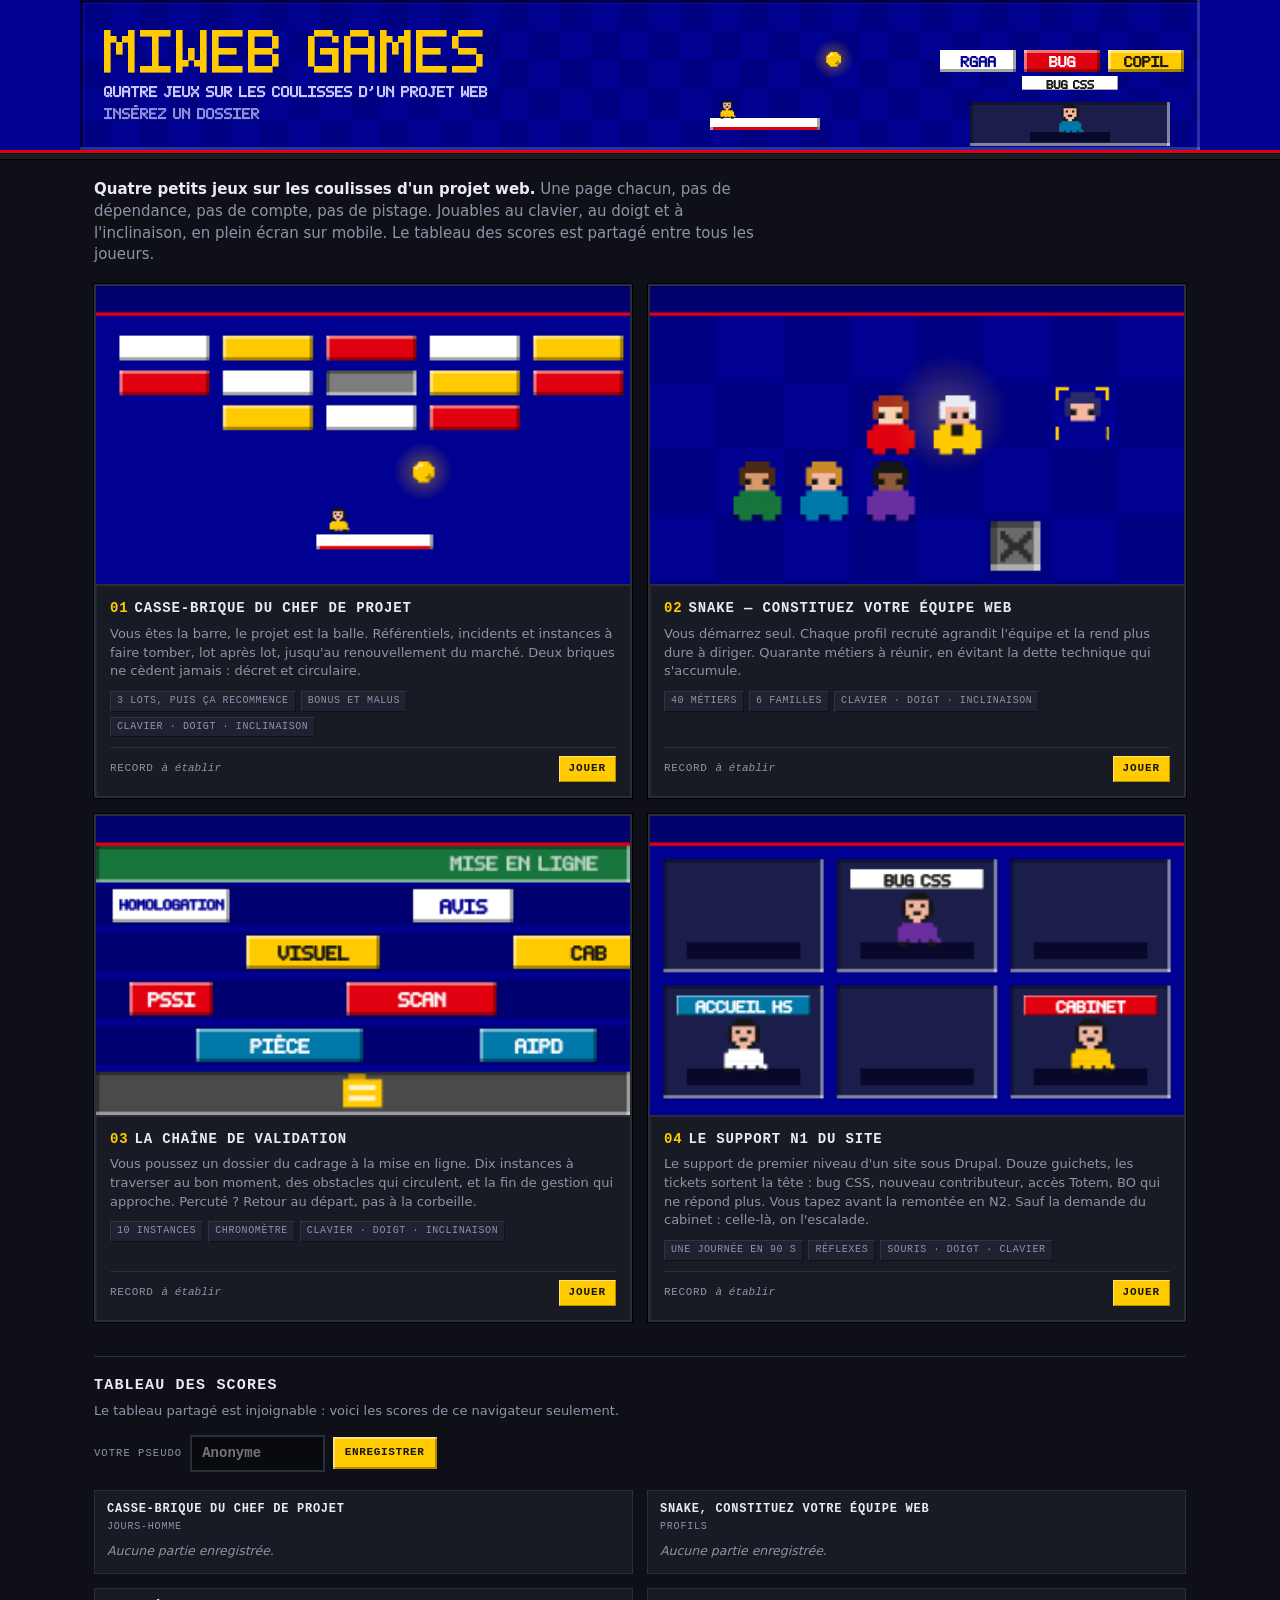
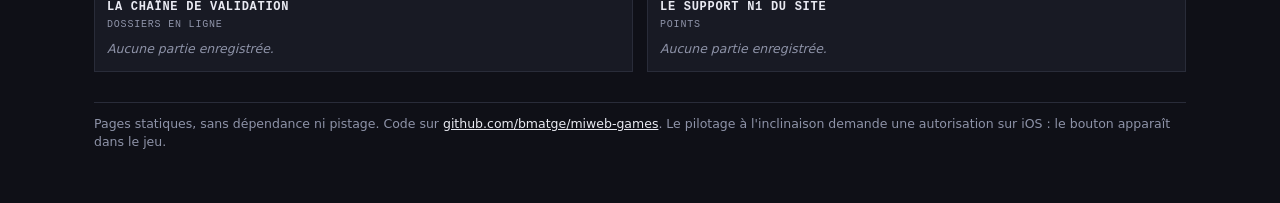
==== commit a26d7972: "feat: le snake devient une file de collegues Arcade.pix.personne : personnage vu de face 8x10 (chemi" ====
--- a/index.html
+++ b/index.html
@@ -213,15 +213,20 @@
   // snake
   c = toile("vig-snake");
   P.damier(c, 0, 18, 320, 162, 40, "#000091", "#000082");
-  [[44,102,"#18753C"],[84,102,"#0078a8"],[124,102,"#6a2ea0"],[124,62,"#E1000F"]].forEach(([x, y, f]) => {
-    P.biseau(c, x, y, 30, 30, 4, f);
-    c.strokeStyle = "rgba(255,255,255,.28)"; c.strokeRect(x + .5, y + .5, 29, 29);
-  });
+  const CHEF = {chemise: "#FFCA00", cheveux: "#e9eaf2", cravate: "#161616", regard: "droite"};
+  const pers = (x, y, chemise, cheveux, peau) => {
+    c.fillStyle = "rgba(0,0,0,.28)"; c.fillRect(x + 6, y + 36, 28, 4);
+    P.personne(c, x + 6, y + 4, 28, {chemise, cheveux, peau});
+  };
+  pers(44, 102, "#18753C", "#4a2c14", "#d99a6b");
+  pers(84, 102, "#0078a8", "#c98b2a", "#f2b8a0");
+  pers(124, 102, "#6a2ea0", "#161616", "#8d5a3b");
+  pers(124, 62, "#E1000F", "#a3341b", "#f7d5b5");
   P.lueur(c, 179, 77, 36, "#FFCA00", .3);
-  P.tete(c, 164, 62, 30, {x:1, y:0}, true);
-  P.biseau(c, 244, 62, 30, 30, 4, "#000091");
-  c.strokeStyle = "rgba(255,255,255,.28)"; c.strokeRect(244.5, 62.5, 29, 29);
-  P.picto(c, "tech", 248, 66, 22, "#ffffff");
+  P.personne(c, 170, 66, 28, CHEF);
+  c.fillStyle = "#FFCA00";
+  [[243,61,8,2],[243,61,2,8],[267,61,8,2],[273,61,2,8],[243,91,8,2],[243,85,2,8],[267,91,8,2],[273,85,2,8]].forEach(r => c.fillRect(...r));
+  P.personne(c, 245, 64, 28, {chemise: "#000091", cheveux: "#2b2b6b", peau: "#f2b8a0"});
   P.biseau(c, 204, 142, 30, 30, 4, "#6b6b6b", true);
   P.picto(c, "dette", 210, 148, 18, "#2e2e2e");
   // validation
@@ -284,11 +289,13 @@
     // serpent qui traverse
     const CELL = 26, avance = (t / 110) % (EW - x0 + 12 * CELL);
     for(let i = 9; i >= 0; i--){
-      const x = x0 - 12 * CELL + avance - i * CELL, y = 22 + Math.round(Math.sin(t / 500 + i * .6) * 2) * 2;
-      if(i === 0){ P.lueur(ctx, x + CELL / 2, y + CELL / 2, CELL * 1.3, "#FFCA00", .3); P.tete(ctx, x + 1, y + 1, CELL - 2, {x:1, y:0}, Math.floor(t / 380) % 4 === 0); }
-      else {
-        P.biseau(ctx, x + 2, y + 2, CELL - 4, CELL - 4, CELL / 8, FAM[i % FAM.length]);
-        ctx.strokeStyle = "rgba(255,255,255,.28)"; ctx.lineWidth = 1; ctx.strokeRect(x + 2.5, y + 2.5, CELL - 5, CELL - 5);
+      const x = x0 - 12 * CELL + avance - i * CELL, y = 18 + Math.round(Math.sin(t / 500 + i * .6) * 2) * 2;
+      if(i === 0){
+        P.lueur(ctx, x + CELL / 2, y + CELL / 2, CELL * 1.3, "#FFCA00", .3);
+        P.personne(ctx, x + 4, y + 2, CELL - 8, {chemise: "#FFCA00", cheveux: "#e9eaf2", cravate: "#161616", regard: "droite"});
+      } else {
+        ctx.fillStyle = "rgba(0,0,0,.28)"; ctx.fillRect(x + 5, y + CELL - 3, CELL - 10, 3);
+        P.personne(ctx, x + 4, y + 2, CELL - 8, {chemise: FAM[i % FAM.length], cheveux: P.CHEVEUX[i % P.CHEVEUX.length], peau: P.PEAUX[i % P.PEAUX.length]});
       }
     }
     // balle et barre
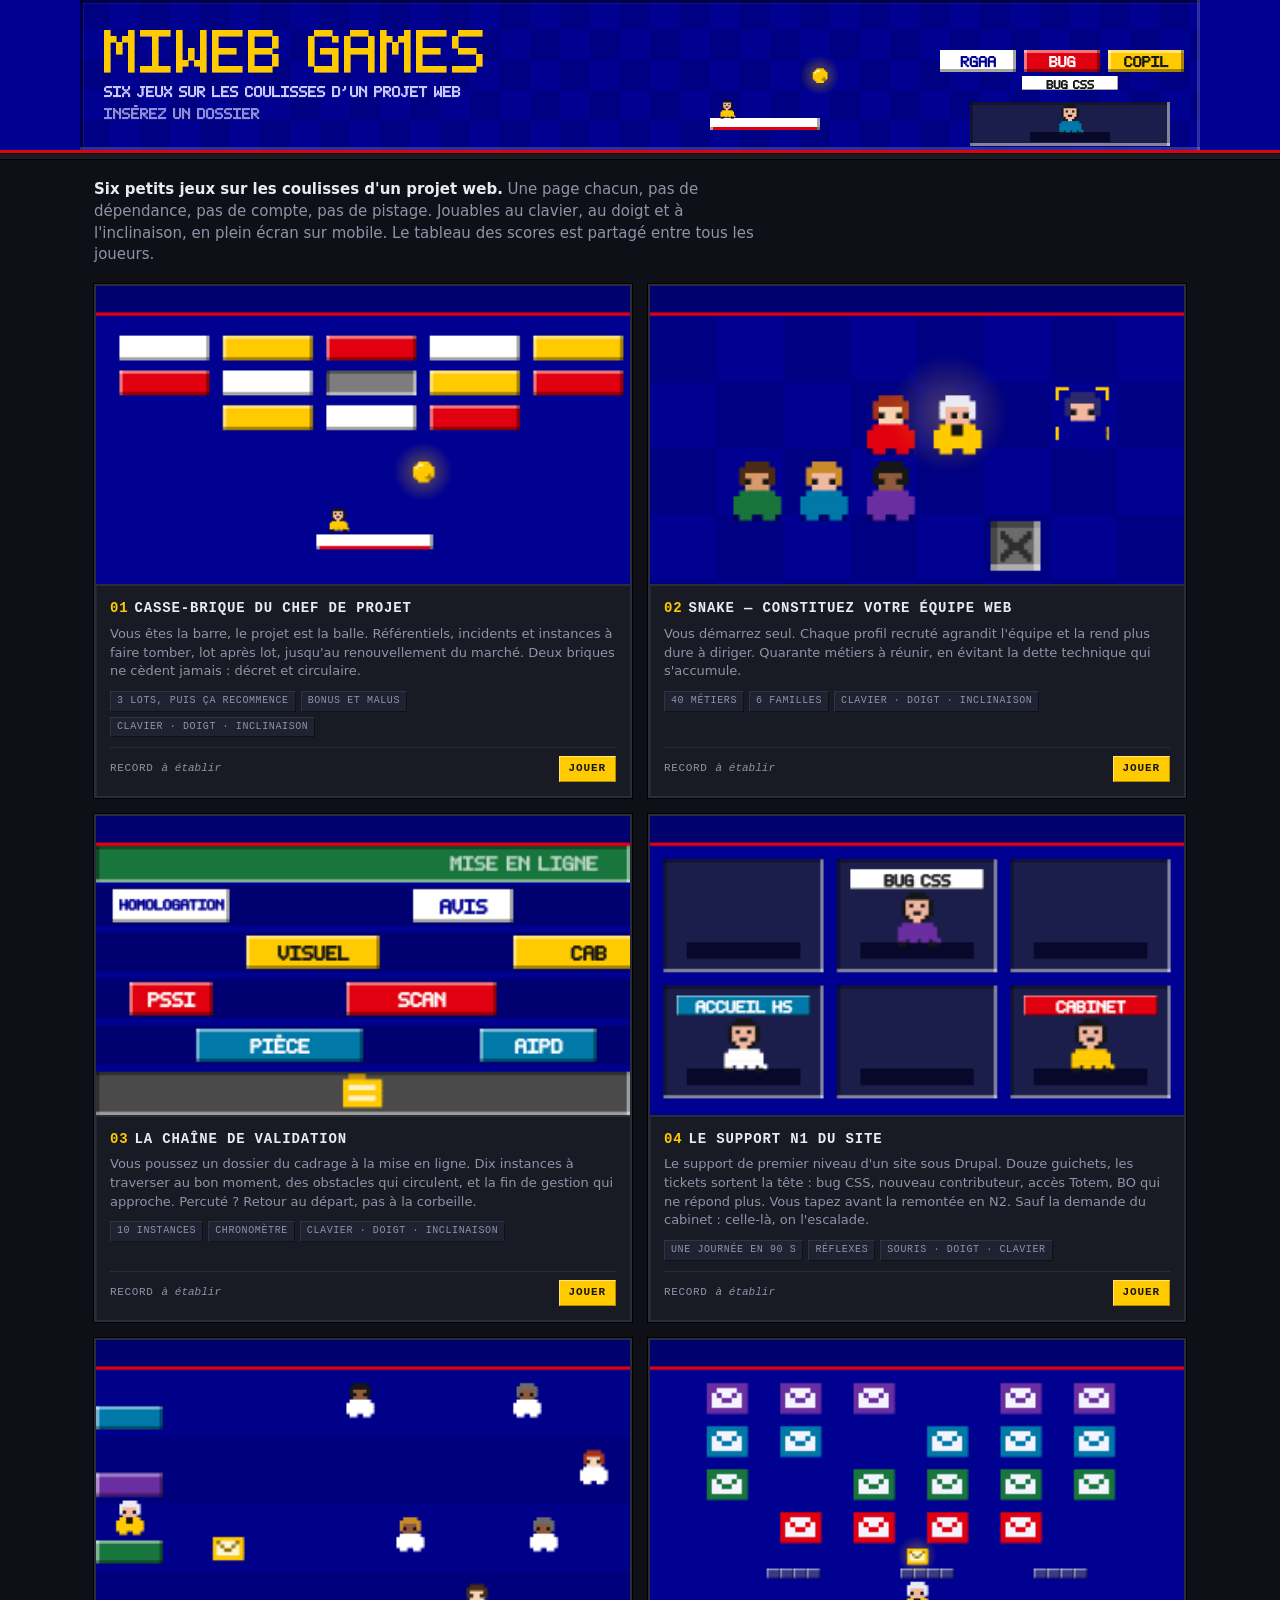
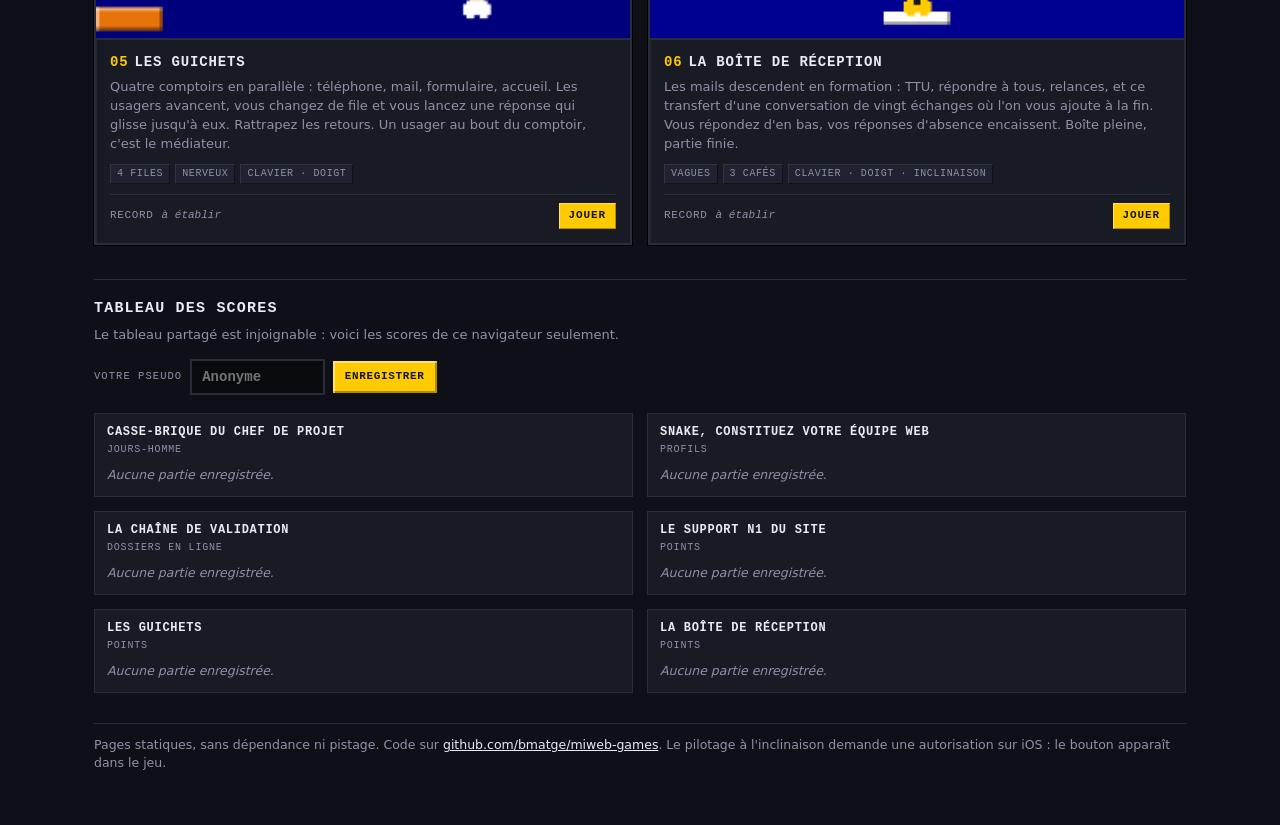
==== commit f595d57c: "feat: deux jeux de plus, les guichets (tapper) et la boite de reception (invaders) Guichets : quatre" ====
--- a/index.html
+++ b/index.html
@@ -4,7 +4,7 @@
 <meta charset="utf-8">
 <meta name="viewport" content="width=device-width, initial-scale=1, viewport-fit=cover">
 <title>miweb games — petits jeux du web</title>
-<meta name="description" content="Petits jeux web autonomes sur les coulisses d'un projet numérique : casse-brique du chef de projet, snake des métiers du web, chaîne de validation, support N1.">
+<meta name="description" content="Petits jeux web autonomes sur les coulisses d'un projet numérique : casse-brique du chef de projet, snake des métiers du web, chaîne de validation, support N1, guichets, boîte de réception.">
 <link rel="stylesheet" href="assets/arcade.css?v=5">
 <style>
   /* L'accueil partage la salle d'arcade des jeux : memes jetons, meme
@@ -96,11 +96,11 @@
 </head>
 <body>
 <header class="enseigne">
-  <canvas id="enseigne" width="1120" height="150" role="img" aria-label="miweb games : quatre petits jeux sur les coulisses d'un projet web"></canvas>
+  <canvas id="enseigne" width="1120" height="150" role="img" aria-label="miweb games : six petits jeux sur les coulisses d'un projet web"></canvas>
 </header>
 
 <div class="wrap">
-  <p class="chapo"><strong>Quatre petits jeux sur les coulisses d'un projet web.</strong> Une page chacun, pas de dépendance, pas de compte, pas de pistage. Jouables au clavier, au doigt et à l'inclinaison, en plein écran sur mobile. Le tableau des scores est partagé entre tous les joueurs.</p>
+  <p class="chapo"><strong>Six petits jeux sur les coulisses d'un projet web.</strong> Une page chacun, pas de dépendance, pas de compte, pas de pistage. Jouables au clavier, au doigt et à l'inclinaison, en plein écran sur mobile. Le tableau des scores est partagé entre tous les joueurs.</p>
 
   <div class="grille">
 
@@ -155,6 +155,34 @@
           <span class="tag">Une journée en 90 s</span>
           <span class="tag">Réflexes</span>
           <span class="tag">Souris · doigt · clavier</span>
+        </div>
+        <div class="record"><span>Record</span><span class="valeur"><span class="vide">chargement…</span></span><span class="jouer">Jouer</span></div>
+      </div>
+    </a>
+
+    <a class="card" href="guichets/" data-jeu="guichets">
+      <canvas class="vignette" id="vig-guichets" width="320" height="180" role="img" aria-label="Aperçu : quatre files d'usagers avancent vers des comptoirs colorés"></canvas>
+      <div class="card-corps">
+        <h2><span class="num">05</span>Les guichets</h2>
+        <p>Quatre comptoirs en parallèle : téléphone, mail, formulaire, accueil. Les usagers avancent, vous changez de file et vous lancez une réponse qui glisse jusqu'à eux. Rattrapez les retours. Un usager au bout du comptoir, c'est le médiateur.</p>
+        <div class="tags">
+          <span class="tag">4 files</span>
+          <span class="tag">Nerveux</span>
+          <span class="tag">Clavier · doigt</span>
+        </div>
+        <div class="record"><span>Record</span><span class="valeur"><span class="vide">chargement…</span></span><span class="jouer">Jouer</span></div>
+      </div>
+    </a>
+
+    <a class="card" href="inbox/" data-jeu="inbox">
+      <canvas class="vignette" id="vig-inbox" width="320" height="180" role="img" aria-label="Aperçu : des enveloppes en formation descendent vers un bureau"></canvas>
+      <div class="card-corps">
+        <h2><span class="num">06</span>La boîte de réception</h2>
+        <p>Les mails descendent en formation : TTU, répondre à tous, relances, et ce transfert d'une conversation de vingt échanges où l'on vous ajoute à la fin. Vous répondez d'en bas, vos réponses d'absence encaissent. Boîte pleine, partie finie.</p>
+        <div class="tags">
+          <span class="tag">Vagues</span>
+          <span class="tag">3 cafés</span>
+          <span class="tag">Clavier · doigt · inclinaison</span>
         </div>
         <div class="record"><span>Record</span><span class="valeur"><span class="vide">chargement…</span></span><span class="jouer">Jouer</span></div>
       </div>
@@ -260,6 +288,30 @@
   tk(1, "#6a2ea0", "#ffffff", "#161616", "BUG CSS");
   tk(3, "#ffffff", "#0078a8", "#ffffff", "ACCUEIL HS");
   tk(5, "#FFCA00", "#E1000F", "#ffffff", "CABINET");
+  // guichets
+  c = toile("vig-guichets");
+  const ENV = ["XXXXXXXX","XNBBBBNX","XBNBBNBX","XBBNNBBX","XBBBBBBX","XXXXXXXX"];
+  [["#0078a8",[250,150]],["#6a2ea0",[290]],["#18753C",[180,260]],["#e8730a",[220]]].forEach(([f, xs], i) => {
+    const y = 18 + i * 40.5;
+    c.fillStyle = i % 2 ? "rgba(0,0,0,.14)" : "rgba(0,0,0,.06)"; c.fillRect(0, y, 320, 40);
+    P.biseau(c, 0, y + 22, 40, 14, 2, f);
+    xs.forEach(x => P.personne(c, x, y + 8, 16, {chemise: "#ffffff", cheveux: P.CHEVEUX[(x + i) % 6], peau: P.PEAUX[(x + i) % 4]}));
+  });
+  P.personne(c, 12, 18 + 2 * 40.5 - 2, 16, {chemise: "#FFCA00", cheveux: "#e9eaf2", cravate: "#161616"});
+  P.grille(c, ENV, 70, 18 + 2 * 40.5 + 20, 18, {X: "#FFCA00", B: "#fff8d6", N: "#8a6b00"});
+  // inbox
+  c = toile("vig-inbox");
+  [["#6a2ea0","FW"],["#0078a8","RE"],["#18753C","CC"],["#E1000F","TTU"]].forEach(([f, tag], r) => {
+    for(let k = 0; k < 6; k++){
+      if((r + k) % 5 === 3) continue;
+      P.grille(c, ENV, 34 + k * 44, 26 + r * 26, 24, {X: f, B: "#f4f4ff", N: f});
+    }
+  });
+  for(let k = 0; k < 3; k++) for(let j = 0; j < 4; j++) P.biseau(c, 70 + k * 80 + j * 8, 138, 8, 6, 1, "#3a3a8a");
+  P.biseau(c, 140, 164, 40, 8, 2, "#ffffff");
+  P.personne(c, 152, 146, 16, {chemise: "#FFCA00", cheveux: "#e9eaf2", cravate: "#161616"});
+  P.lueur(c, 160, 130, 12, "#FFCA00", .4);
+  P.grille(c, ENV, 154, 126, 12, {X: "#FFCA00", B: "#fff8d6", N: "#8a6b00"});
 
   /* ---------- enseigne : titre pixel et mode attente ---------- */
   // Un petit plateau qui tourne tout seul, comme une borne qui attend le
@@ -280,7 +332,7 @@
     P.damier(ctx, 0, 0, EW, EH, 30, "#000091", "#000082");
     // titre
     P.texte(ctx, "MIWEB GAMES", 24, 30, 6, "#FFCA00");
-    P.texte(ctx, "QUATRE JEUX SUR LES COULISSES D'UN PROJET WEB", 24, 86, 1.5, "#c9c9ff");
+    P.texte(ctx, "SIX JEUX SUR LES COULISSES D'UN PROJET WEB", 24, 86, 1.5, "#c9c9ff");
     P.texte(ctx, "INSÉREZ UN DOSSIER", 24, 108, 1.5, Math.floor(t / 600) % 2 ? "#8f8fd8" : "#ffffff");
     // scene d'attente a droite
     const x0 = 560;
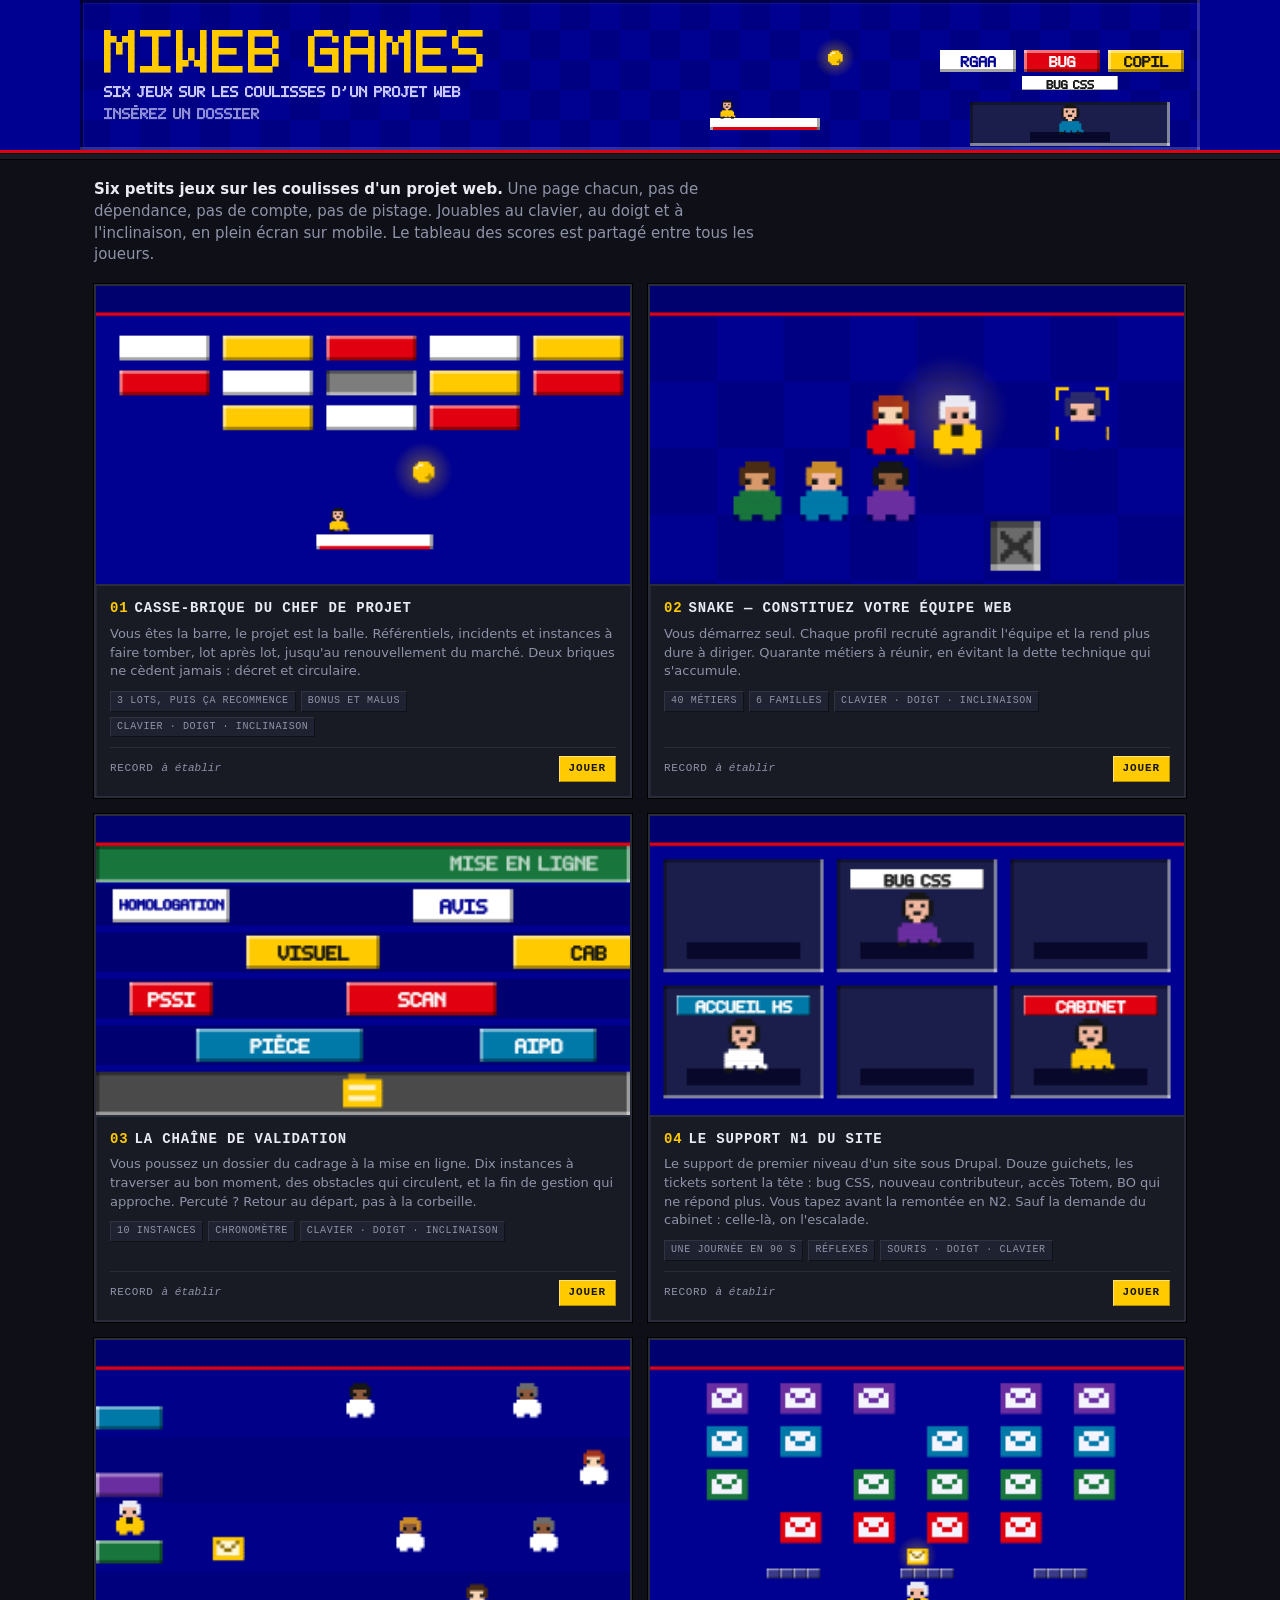
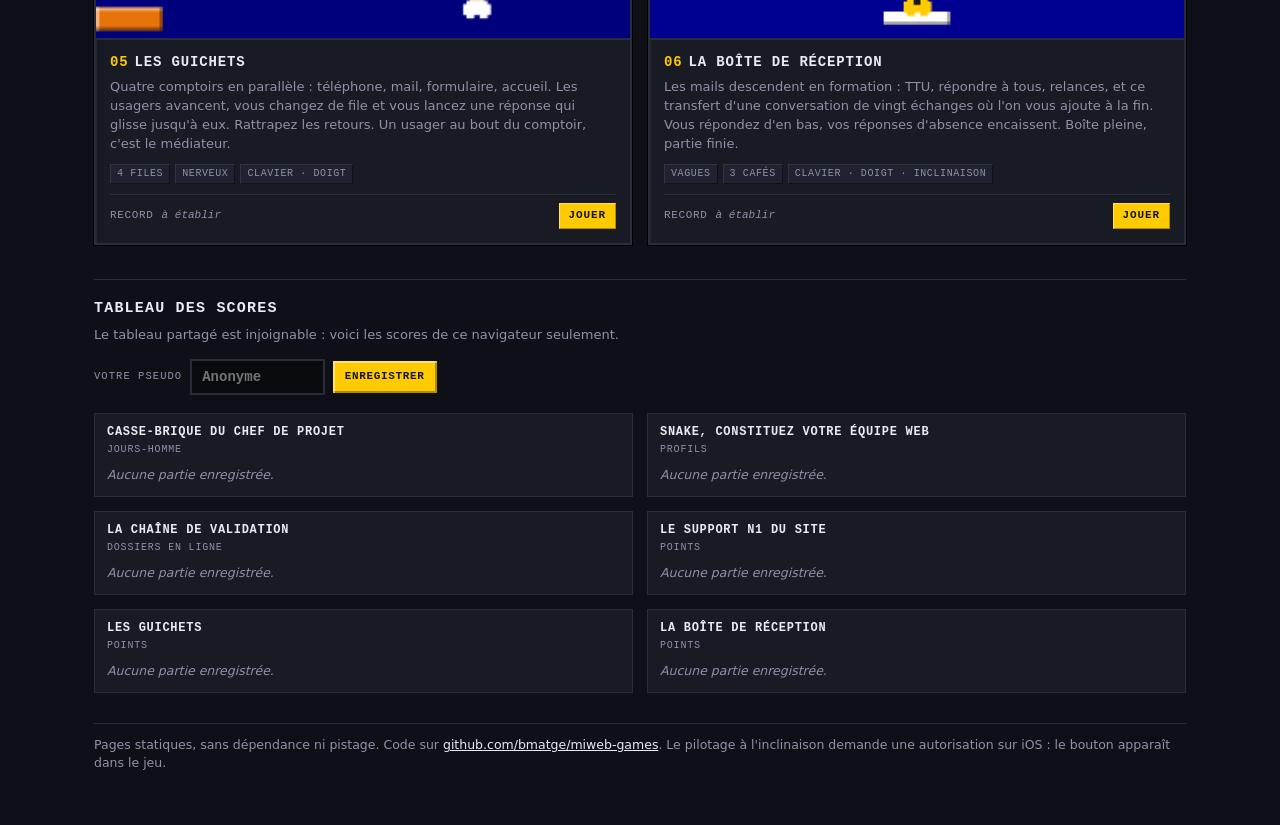
==== commit 3843750b: "fix: plein ecran iPhone, plateau cadre sur le viewport visuel et mode web app Safari iPhone n'a pas " ====
--- a/index.html
+++ b/index.html
@@ -5,7 +5,15 @@
 <meta name="viewport" content="width=device-width, initial-scale=1, viewport-fit=cover">
 <title>miweb games — petits jeux du web</title>
 <meta name="description" content="Petits jeux web autonomes sur les coulisses d'un projet numérique : casse-brique du chef de projet, snake des métiers du web, chaîne de validation, support N1, guichets, boîte de réception.">
-<link rel="stylesheet" href="assets/arcade.css?v=5">
+<link rel="manifest" href="/manifest.webmanifest">
+<link rel="apple-touch-icon" href="/icones/icone-180.png">
+<link rel="icon" type="image/png" sizes="192x192" href="/icones/icone-192.png">
+<meta name="theme-color" content="#000091">
+<meta name="mobile-web-app-capable" content="yes">
+<meta name="apple-mobile-web-app-capable" content="yes">
+<meta name="apple-mobile-web-app-status-bar-style" content="black-translucent">
+<meta name="apple-mobile-web-app-title" content="miweb games">
+<link rel="stylesheet" href="assets/arcade.css?v=6">
 <style>
   /* L'accueil partage la salle d'arcade des jeux : memes jetons, meme
      monospace. Ce qui est propre a la page tient ici. */
@@ -209,7 +217,7 @@
   </p>
 </div>
 
-<script src="assets/arcade.js?v=5"></script>
+<script src="assets/arcade.js?v=6"></script>
 <script>
 // Vignettes et enseigne dessinees avec les sprites des jeux eux-memes
 // (Arcade.pix) : ce que montre l'accueil est exactement ce que rend le plateau.
--- a/assets/arcade.css
+++ b/assets/arcade.css
@@ -101,11 +101,12 @@
 /* Plein ecran : l'API native quand elle existe, sinon ce repli CSS — Safari iOS
    refuse requestFullscreen sur autre chose qu'une video. */
 .board.plein{
-  position:fixed;inset:0;z-index:9999;border:0;box-shadow:none;
+  position:fixed;top:0;left:0;width:100%;z-index:9999;border:0;box-shadow:none;
+  height:100vh;height:100dvh;   /* dvh : la hauteur vraiment visible, barres de Safari deduites */
   display:flex;align-items:center;justify-content:center;
   background:var(--sol);padding:0;
 }
-.board.plein canvas{width:auto;height:auto;max-width:100vw;max-height:100vh}
+.board.plein canvas{width:auto;height:auto;max-width:100vw;max-height:100vh;max-height:100dvh}
 body.plein-actif{overflow:hidden}
 
 .overlay{
@@ -213,6 +214,15 @@
 @media (max-width:520px){
   .bp-msg{display:none}
 }
+/* Astuce iPhone : Safari n'a pas d'API plein ecran, on explique le mode web app. */
+.bp-astuce{
+  position:absolute;left:0;right:0;bottom:0;z-index:2;
+  display:none;align-items:center;gap:10px;
+  padding:8px 12px;padding-bottom:calc(8px + env(safe-area-inset-bottom));
+  background:rgba(8,8,20,.9);color:#dcdcff;font-size:12.5px;line-height:1.3;
+}
+.bp-astuce span{flex:1;min-width:0}
+.board.plein .bp-astuce{display:flex}
 
 /* Mode lateral : ecrans larges (16/9, paysage). Le plateau a gauche prend la
    hauteur ; a droite, en-tete, compteurs, outils, journal et notice. */
